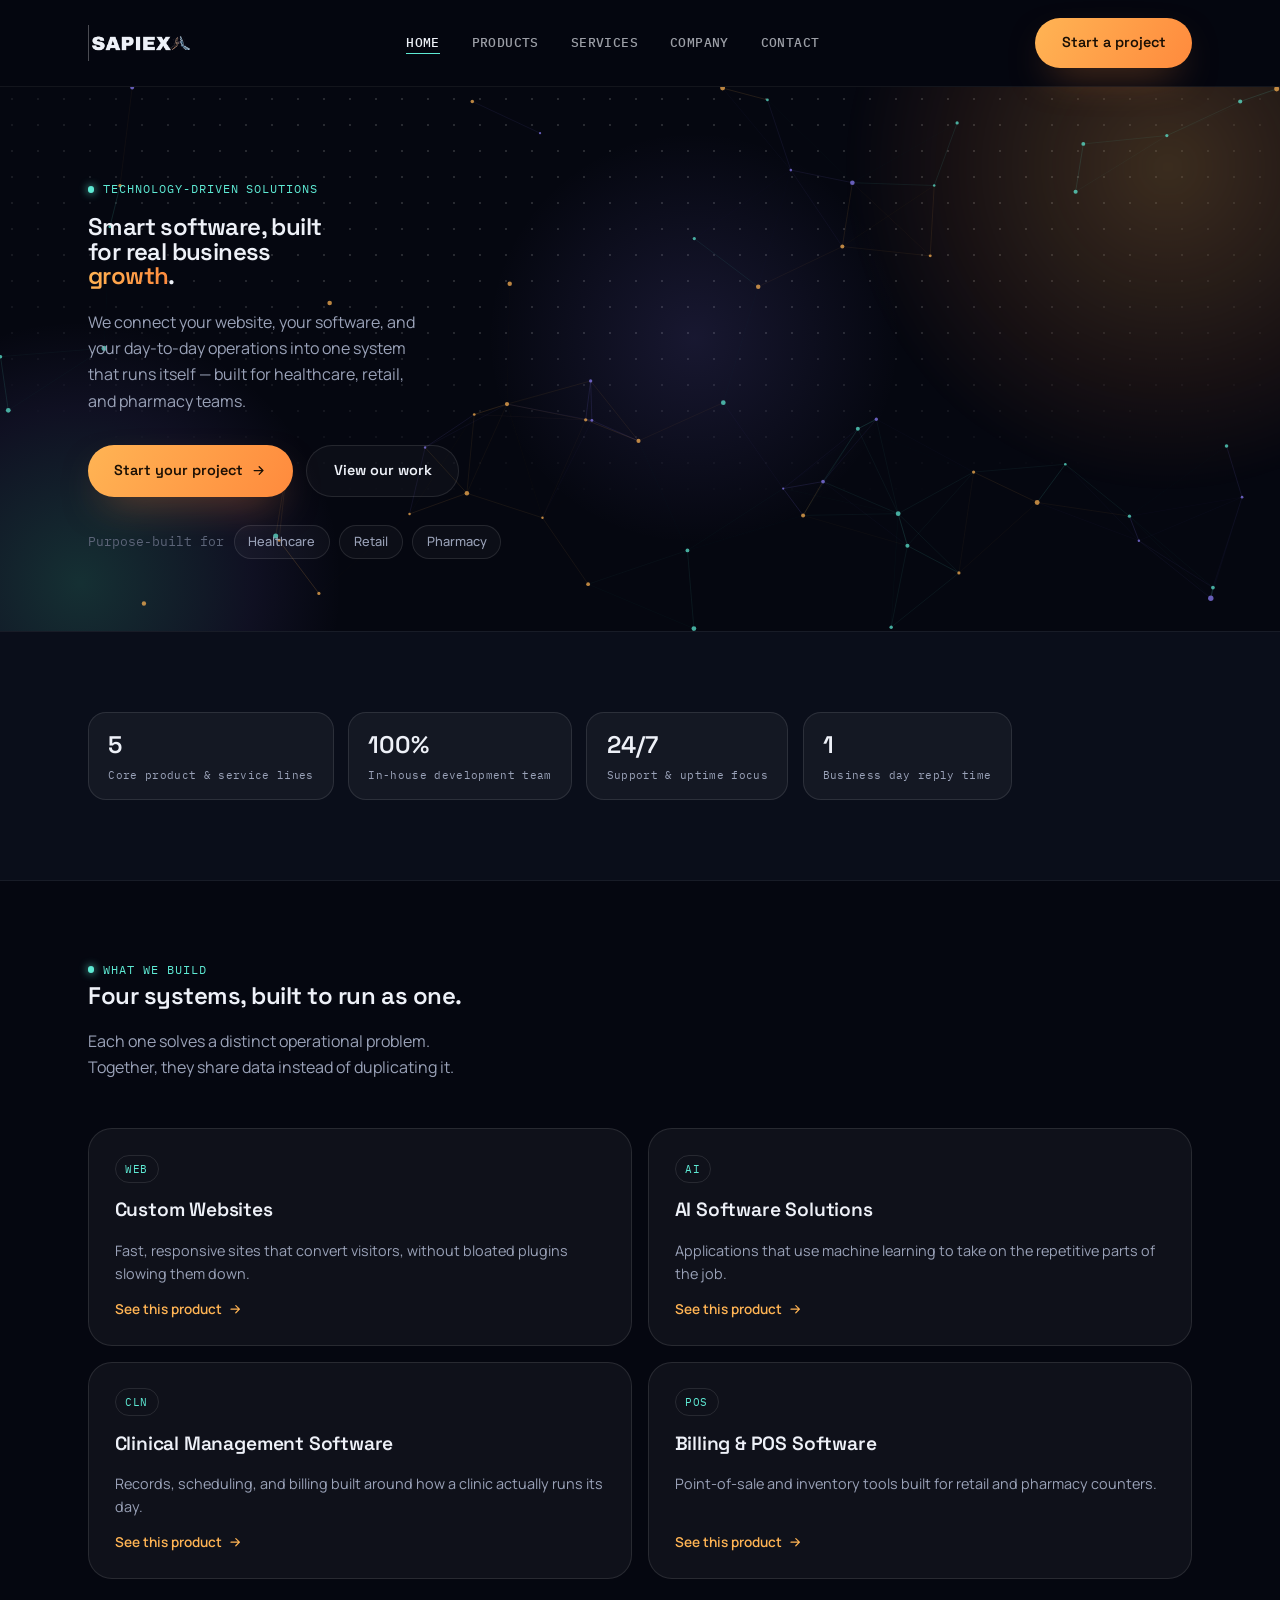
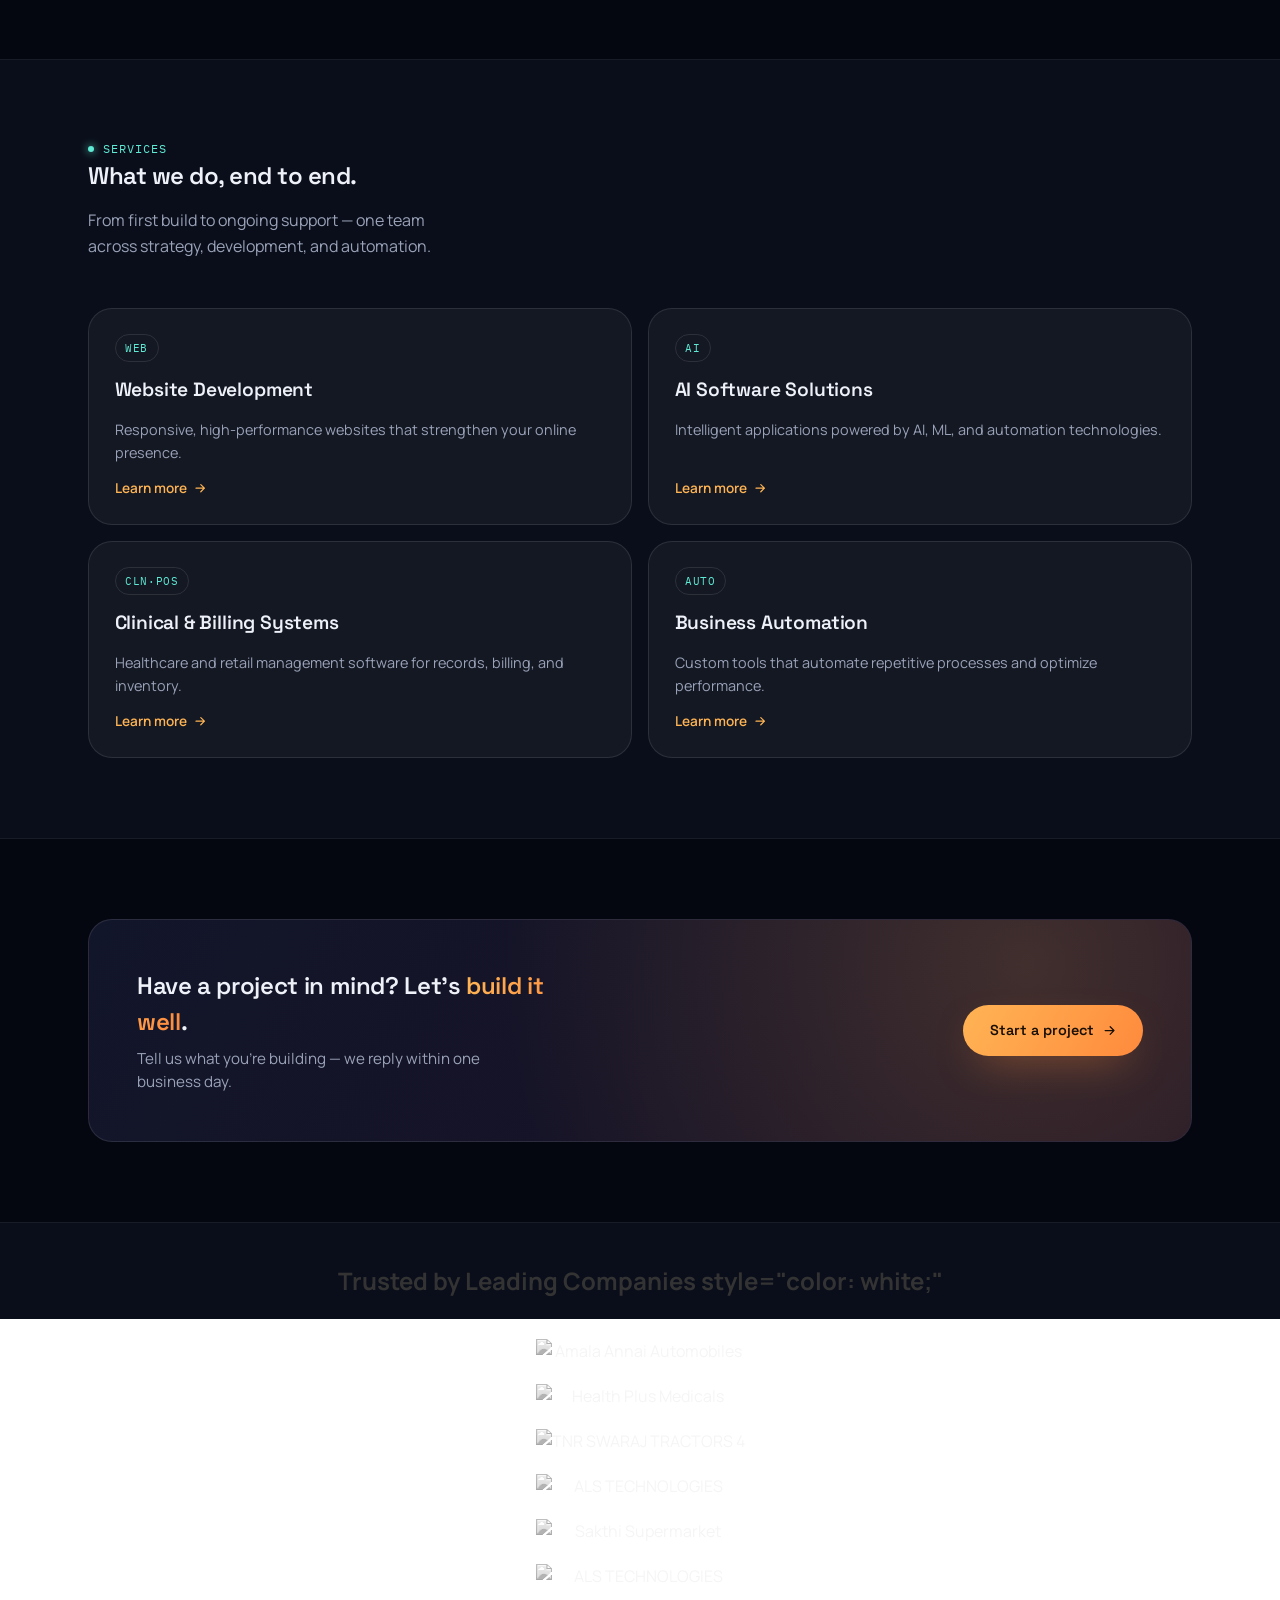
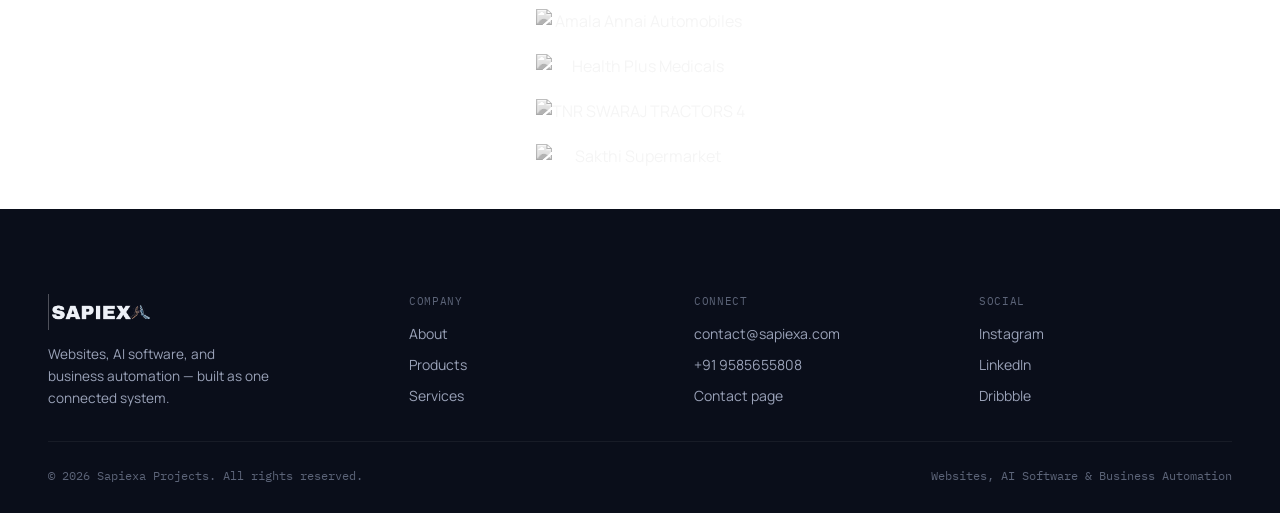
==== index.html @ de808be8 "Replace logo images in footer section Updated footer logos to use new image sources." ====
<!DOCTYPE html>
<html lang="en">
<head>
<meta charset="UTF-8" />
<meta name="viewport" content="width=device-width, initial-scale=1.0" />
<meta name="color-scheme" content="dark" />
<title>Sapiexa Projects — Websites, AI Software &amp; Business Automation</title>
<meta name="description" content="Sapiexa Projects builds websites, AI-powered software, and business automation for healthcare, retail, and pharmacy teams. Tell us about your project." />
<meta name="theme-color" content="#050710" />
<link rel="icon" type="image/png" href="[data-uri]">
<link rel="preconnect" href="https://fonts.googleapis.com">
<link rel="preconnect" href="https://fonts.gstatic.com" crossorigin>
<link href="https://fonts.googleapis.com/css2?family=Space+Grotesk:wght@500;600;700&family=Manrope:wght@400;500;600;700&family=IBM+Plex+Mono:wght@400;500&display=swap" rel="stylesheet">
<link rel="stylesheet" href="style.css">

  <style>
  /* --- Client Logo Slider Styles --- */
  .clients-section {
    text-align: center;
    padding: 40px 0;
  }

  .clients-section h2 {
    font-size: 1.5rem;
    color: #333;
    margin-bottom: 20px;
  }

  /* Slider Container */
  .logo-slider {
    overflow: hidden;
    white-space: nowrap;
    position: relative;
    background: #ffffff;
    padding: 20px 0;
    width: 100%;
  }

  /* Optional: Fade edges for smooth transition */
  .logo-slider::before,
  .logo-slider::after {
    content: "";
    position: absolute;
    top: 0;
    width: 100px;
    height: 100%;
    z-index: 2;
    pointer-events: none;
  }
  .logo-slider::before {
    left: 0;
    background: linear-gradient(to right, #ffffff, transparent);
  }
  .logo-slider::after {
    right: 0;
    background: linear-gradient(to left, #ffffff, transparent);
  }

  /* Inner Track containing logos */
  .logo-track {
    display: inline-block;
    animation: 25s slide infinite linear;
  }

  /* Pause animation on hover */
  .logo-slider:hover .logo-track {
    animation-play-state: paused;
  }

  .logo-track img {
    height: 45px;
    margin: 0 40px;
    vertical-align: middle;
    filter: grayscale(100%); /* Uniform grayscale look */
    opacity: 0.7;
    transition: all 0.3s ease;
  }

  .logo-track img:hover {
    filter: grayscale(0%);
    opacity: 1;
  }

  /* Infinite Keyframe Animation */
  @keyframes slide {
    from {
      transform: translateX(0);
    }
    to {
      transform: translateX(-50%);
    }
  }
</style>
</head>
<body>
<a href="#main" class="sr-only">Skip to content</a>

<header id="navbar">
  <div class="shell nav-row">
    <a href="index.html" class="brand"><span class="logo-mark" role="img" aria-label="Sapiexa"></span></a>
    <nav class="primary-nav" aria-label="Primary">
      <ul>
        <li><a href="index.html" aria-current="page">Home</a></li>
        <li><a href="products.html">Products</a></li>
        <li><a href="services.html">Services</a></li>
        <li><a href="about.html">Company</a></li>
        <li><a href="contact.html">Contact</a></li>
      </ul>
    </nav>
    <div class="nav-right">
      <button class="btn btn-accent nav-cta" data-open-modal="true">Start a project</button>
      <button class="menu-btn" id="menu-open-btn" aria-haspopup="true" aria-expanded="false" aria-controls="mobile-nav">
        <svg viewBox="0 0 24 24" fill="none" stroke="currentColor" stroke-width="2" stroke-linecap="round" aria-hidden="true"><path d="M4 6h16M4 12h16M4 18h16"/></svg>
      </button>
    </div>
  </div>
</header>

<div id="mobile-nav" role="dialog" aria-modal="true" aria-label="Site navigation">
  <div class="mobile-nav-top">
    <span class="logo-mark" role="img" aria-label="Sapiexa"></span>
    <button class="mobile-nav-close" id="menu-close-btn">
      <svg viewBox="0 0 24 24" fill="none" stroke="currentColor" stroke-width="2" stroke-linecap="round" aria-hidden="true"><path d="M4 4l16 16M20 4 4 20"/></svg>
      Close
    </button>
  </div>
  <nav class="mobile-nav-links" aria-label="Full navigation">
    <a href="index.html" aria-current="page">Home</a>
    <a href="products.html">Products</a>
    <a href="services.html">Services</a>
    <a href="about.html">Company</a>
    <a href="https://wa.me/919585655808" target="_blank"
   style="display:inline-block;background:#25D366;color:#fff;padding:12px 18px;border-radius:6px;text-decoration:none;font-weight:bold;">
   Contact us on WhatsApp
    <a href="contact.html">Contact</a>
  </nav>
  <div class="mobile-nav-foot">
    <button class="btn btn-accent btn-block" data-open-modal="true">Start a project</button>
    <a href="mailto:contact@sapiexa.com" style="font-size:.85rem;color:var(--muted);">contact@sapiexa.com</a>
  </div>
</div>

<main id="main">

  <section class="hero">
    <div class="hero-dotgrid"></div><div class="hero-glow"></div><div class="hero-glow-2"></div><div class="hero-glow-3"></div>
    <canvas class="hero-ai-canvas" id="hero-ai" aria-hidden="true"></canvas>
    <div class="shell hero-inner">
      <span class="eyebrow"><span class="eyebrow-dot"></span>Technology-Driven Solutions</span>
      <h1 class="hero-h1">Smart software, built for real business <span class="text-gradient">growth</span>.</h1>
      <p class="hero-sub">We connect your website, your software, and your day-to-day operations into one system that runs itself — built for healthcare, retail, and pharmacy teams.</p>
      <div class="hero-cta-row">
        <button class="btn btn-accent btn-pulse" data-open-modal="true">
          Start your project
          <svg viewBox="0 0 24 24" fill="none" stroke="currentColor" stroke-width="2" stroke-linecap="round" stroke-linejoin="round" aria-hidden="true"><path d="M5 12h14M13 6l6 6-6 6"/></svg>
        </button>
        <a href="products.html" class="btn btn-outline">View our work</a>
      </div>
      <div class="hero-trust">
        <span class="hero-trust-label">Purpose-built for</span>
        <span class="trust-chip">Healthcare</span>
        <span class="trust-chip">Retail</span>
        <span class="trust-chip">Pharmacy</span>
      </div>
    </div>
  </section>

  <section class="section section-alt">
    <div class="shell">
      <div class="stats-row reveal">
        <div class="stat-chip"><span class="stat-num">5</span><span class="stat-label">Core product &amp; service lines</span></div>
        <div class="stat-chip"><span class="stat-num">100%</span><span class="stat-label">In-house development team</span></div>
        <div class="stat-chip"><span class="stat-num">24/7</span><span class="stat-label">Support &amp; uptime focus</span></div>
        <div class="stat-chip"><span class="stat-num">1</span><span class="stat-label">Business day reply time</span></div>
      </div>
    </div>
  </section>

  <section class="section">
    <div class="shell">
      <div class="section-head reveal">
        <span class="eyebrow"><span class="eyebrow-dot"></span>What we build</span>
        <h2 class="section-title">Four systems, built to run as one.</h2>
        <p class="section-sub">Each one solves a distinct operational problem. Together, they share data instead of duplicating it.</p>
      </div>
      <div class="card-grid">
        <a class="card reveal" href="products.html">
          <span class="card-tag">WEB</span>
          <span class="card-title">Custom Websites</span>
          <span class="card-body">Fast, responsive sites that convert visitors, without bloated plugins slowing them down.</span>
          <span class="card-link">See this product <svg viewBox="0 0 24 24" fill="none" stroke="currentColor" stroke-width="2" stroke-linecap="round" stroke-linejoin="round"><path d="M5 12h14M13 6l6 6-6 6"/></svg></span>
        </a>
        <a class="card reveal" href="products.html">
          <span class="card-tag">AI</span>
          <span class="card-title">AI Software Solutions</span>
          <span class="card-body">Applications that use machine learning to take on the repetitive parts of the job.</span>
          <span class="card-link">See this product <svg viewBox="0 0 24 24" fill="none" stroke="currentColor" stroke-width="2" stroke-linecap="round" stroke-linejoin="round"><path d="M5 12h14M13 6l6 6-6 6"/></svg></span>
        </a>
        <a class="card reveal" href="products.html">
          <span class="card-tag">CLN</span>
          <span class="card-title">Clinical Management Software</span>
          <span class="card-body">Records, scheduling, and billing built around how a clinic actually runs its day.</span>
          <span class="card-link">See this product <svg viewBox="0 0 24 24" fill="none" stroke="currentColor" stroke-width="2" stroke-linecap="round" stroke-linejoin="round"><path d="M5 12h14M13 6l6 6-6 6"/></svg></span>
        </a>
        <a class="card reveal" href="products.html">
          <span class="card-tag">POS</span>
          <span class="card-title">Billing &amp; POS Software</span>
          <span class="card-body">Point-of-sale and inventory tools built for retail and pharmacy counters.</span>
          <span class="card-link">See this product <svg viewBox="0 0 24 24" fill="none" stroke="currentColor" stroke-width="2" stroke-linecap="round" stroke-linejoin="round"><path d="M5 12h14M13 6l6 6-6 6"/></svg></span>
        </a>
      </div>
    </div>
  </section>

  <section class="section section-alt">
    <div class="shell">
      <div class="section-head reveal">
        <span class="eyebrow"><span class="eyebrow-dot"></span>Services</span>
        <h2 class="section-title">What we do, end to end.</h2>
        <p class="section-sub">From first build to ongoing support — one team across strategy, development, and automation.</p>
      </div>
      <div class="card-grid">
        <a class="card reveal" href="services.html">
          <span class="card-tag">WEB</span>
          <span class="card-title">Website Development</span>
          <span class="card-body">Responsive, high-performance websites that strengthen your online presence.</span>
          <span class="card-link">Learn more <svg viewBox="0 0 24 24" fill="none" stroke="currentColor" stroke-width="2" stroke-linecap="round" stroke-linejoin="round"><path d="M5 12h14M13 6l6 6-6 6"/></svg></span>
        </a>
        <a class="card reveal" href="services.html">
          <span class="card-tag">AI</span>
          <span class="card-title">AI Software Solutions</span>
          <span class="card-body">Intelligent applications powered by AI, ML, and automation technologies.</span>
          <span class="card-link">Learn more <svg viewBox="0 0 24 24" fill="none" stroke="currentColor" stroke-width="2" stroke-linecap="round" stroke-linejoin="round"><path d="M5 12h14M13 6l6 6-6 6"/></svg></span>
        </a>
        <a class="card reveal" href="services.html">
          <span class="card-tag">CLN·POS</span>
          <span class="card-title">Clinical &amp; Billing Systems</span>
          <span class="card-body">Healthcare and retail management software for records, billing, and inventory.</span>
          <span class="card-link">Learn more <svg viewBox="0 0 24 24" fill="none" stroke="currentColor" stroke-width="2" stroke-linecap="round" stroke-linejoin="round"><path d="M5 12h14M13 6l6 6-6 6"/></svg></span>
        </a>
        <a class="card reveal" href="services.html">
          <span class="card-tag">AUTO</span>
          <span class="card-title">Business Automation</span>
          <span class="card-body">Custom tools that automate repetitive processes and optimize performance.</span>
          <span class="card-link">Learn more <svg viewBox="0 0 24 24" fill="none" stroke="currentColor" stroke-width="2" stroke-linecap="round" stroke-linejoin="round"><path d="M5 12h14M13 6l6 6-6 6"/></svg></span>
        </a>
      </div>
    </div>
  </section>

  <section class="section">
    <div class="shell">
      <div class="cta-banner reveal">
        <div>
          <h2 class="cta-banner-title">Have a project in mind? Let's <span class="text-gradient">build it well</span>.</h2>
          <p class="cta-banner-sub">Tell us what you're building — we reply within one business day.</p>
        </div>
        <div class="cta-banner-action">
          <button class="btn btn-accent btn-pulse" data-open-modal="true">
            Start a project
            <svg viewBox="0 0 24 24" fill="none" stroke="currentColor" stroke-width="2" stroke-linecap="round" stroke-linejoin="round" aria-hidden="true"><path d="M5 12h14M13 6l6 6-6 6"/></svg>
          </button>
        </div>
      </div>
    </div>
  </section>

</main>

  

<footer>
  <section class="clients-section">
  <h2>Trusted by Leading Companies style="color: white;" </h2>
  
  <div class="logo-slider">
    <div class="logo-track">
      <!-- Original Set of Logos -->
      <img src="https://github.com/antonyakshaygi/sapiexa/blob/main/AMALA%20ANNAI%20AUTOMOBILES.png" alt="Amala Annai Automobiles">
      <img src="https://github.com/antonyakshaygi/sapiexa/blob/main/health-plus-logo.png" alt="Health Plus Medicals">
      <img src="https://github.com/antonyakshaygi/sapiexa/blob/main/TNR%20SWARAJ.png" alt="TNR SWARAJ TRACTORS 4">
      <img src="https://github.com/antonyakshaygi/sapiexa/blob/main/ALS%20LOGO.png" alt="ALS TECHNOLOGIES">
      <img src="https://github.com/antonyakshaygi/sapiexa/blob/main/SAKTHI%20SUPERMART.png" alt="Sakthi Supermarket">
      
      <!-- Duplicate Set (Required for seamless infinite looping) -->
   <img src="https://github.com/antonyakshaygi/sapiexa/blob/main/ALS%20LOGO.png" alt="ALS TECHNOLOGIES">
      <img src="https://github.com/antonyakshaygi/sapiexa/blob/main/AMALA%20ANNAI%20AUTOMOBILES.png" alt="Amala Annai Automobiles">
      <img src="https://github.com/antonyakshaygi/sapiexa/blob/main/health-plus-logo.png" alt="Health Plus Medicals">
      <img src="https://github.com/antonyakshaygi/sapiexa/blob/main/TNR%20SWARAJ.png" alt="TNR SWARAJ TRACTORS 4">
      <img src="https://github.com/antonyakshaygi/sapiexa/blob/main/SAKTHI%20SUPERMART.png" alt="Sakthi Supermarket">
    </div>
  </div>
</section>
  
  <div class="shell footer-inner">
    <div class="footer-top">
      <div class="footer-brand-col">
        <span class="logo-mark" role="img" aria-label="Sapiexa"></span>
        <p class="footer-tag">Websites, AI software, and business automation — built as one connected system.</p>
      </div>
      <div class="footer-col">
        <span class="footer-col-title">Company</span>
        <a href="about.html">About</a>
        <a href="products.html">Products</a>
        <a href="services.html">Services</a>
      </div>
      <div class="footer-col">
        <span class="footer-col-title">Connect</span>
        <a href="mailto:contact@sapiexa.com">contact@sapiexa.com</a>
        <a href="tel: +91-9585655808">+91 9585655808</a>
        
        <a href="contact.html">Contact page</a>
      </div>
      <div class="footer-col">
        <span class="footer-col-title">Social</span>
        <a href="#">Instagram</a>
        <a href="#">LinkedIn</a>
        <a href="#">Dribbble</a>
      </div>
    </div>
    <div class="footer-bottom">
      <span>© 2026 Sapiexa Projects. All rights reserved.</span>
      <span>Websites, AI Software &amp; Business Automation</span>
    </div>
  </div>
</footer>

<button id="floating-cta" class="btn btn-accent btn-pulse" data-open-modal="true">
  Start a project
  <svg viewBox="0 0 24 24" fill="none" stroke="currentColor" stroke-width="2" stroke-linecap="round" stroke-linejoin="round" aria-hidden="true"><path d="M5 12h14M13 6l6 6-6 6"/></svg>
</button>

<div id="request-modal" role="dialog" aria-modal="true" aria-label="Start a project">
  <div class="modal-backdrop" id="modal-backdrop"></div>
  <div class="modal-panel">
    <div class="modal-head">
      <div>
        <h2 class="modal-title">Start a project</h2>
        <p class="modal-sub">Tell us a little about what you're building. We reply within one business day.</p>
      </div>
      <button class="modal-close" id="modal-close-btn" aria-label="Close">
        <svg viewBox="0 0 24 24" fill="none" stroke="currentColor" stroke-width="2" stroke-linecap="round" aria-hidden="true"><path d="M4 4l16 16M20 4 4 20"/></svg>
      </button>
    </div>
    <form class="form-grid" id="request-form">
      <input type="hidden" name="access_key" value="9914c2eb-86c7-4523-ac02-fb20e31a6150" />
      <input type="hidden" name="subject" value="New project inquiry — Sapiexa website" />
      <input type="checkbox" name="botcheck" class="sr-only" tabindex="-1" autocomplete="off" />
      <div class="field"><label for="field-name">Name</label><input type="text" id="field-name" name="name" required autocomplete="name" /></div>
      <div class="field-row">
        <div class="field"><label for="field-email">Email</label><input type="email" id="field-email" name="email" required autocomplete="email" /></div>
        <div class="field"><label for="field-phone">Phone number</label><input type="tel" id="field-phone" name="phone" required autocomplete="tel" placeholder="+91 9585655808" /></div>
      </div>
      <div class="field">
        <label for="field-interest">Interested in</label>
        <select id="field-interest" name="interest">
          <option>Website Development</option>
          <option>AI Software Solutions</option>
          <option>Clinical Management Software</option>
          <option>Billing &amp; POS Software</option>
          <option>Business Automation</option>
        </select>
      </div>
      <div class="field">
        <label for="field-contact-mode">Preferred mode of contact</label>
        <select id="field-contact-mode" name="preferred_contact_mode">
          <option>Call</option>
          <option>WhatsApp Message</option>
          <option>Email</option>
        </select>
      </div>
      <div class="field"><label for="field-message">Project details</label><textarea id="field-message" name="message" placeholder="What are you building, and on what timeline?"></textarea></div>
      <button type="submit" class="btn btn-accent form-submit">
        <span class="btn-spinner" aria-hidden="true"></span>
        <span class="btn-label">Send request</span>
      </button>
      <p class="form-error" id="modal-error">Something went wrong sending your message. Please try again, or email us directly at <a href="mailto:mailtosherylignatius@gmail.com">mailtosherylignatius@gmail.com</a>.</p>
    </form>
    <div class="form-success" id="modal-success">
      <svg viewBox="0 0 24 24" fill="none" stroke="currentColor" stroke-width="2" stroke-linecap="round" stroke-linejoin="round"><path d="M5 12h14M13 6l6 6-6 6"/></svg>
      <h3>Message sent successfully!</h3>
      <p>Our team will contact you within a day.</p>
    </div>
  </div>
</div>

<script src="ai-network.js"></script>
<script src="script.js"></script>
</body>
</html>
---- style.css ----
/* ============================= Reset ============================= */
*{ box-sizing:border-box; margin:0; padding:0; }
html{ font-size:16px; scroll-behavior:smooth; -webkit-font-smoothing:antialiased; }
body{ background:#050710; color:#eef1f8; font-family:'Manrope',sans-serif; overflow-x:hidden; line-height:1.5; }
a{ color:inherit; text-decoration:none; }
button{ font:inherit; color:inherit; background:none; border:none; cursor:pointer; }
ul{ list-style:none; }
img{ max-width:100%; display:block; }
.sr-only{ position:absolute; width:1px; height:1px; padding:0; margin:-1px; overflow:hidden; clip:rect(0,0,0,0); white-space:nowrap; border:0; }
:focus-visible{ outline:2px solid #ffb454; outline-offset:3px; border-radius:2px; }
@media (prefers-reduced-motion: reduce){
  *{ animation-duration:.001ms !important; animation-iteration-count:1 !important; transition-duration:.001ms !important; scroll-behavior:auto !important; }
}

/* ============================= Tokens ============================= */
:root{
  --bg:#050710; --bg-soft:#0a0e1a; --bg-alt:#0c1120;
  --panel:rgba(255,255,255,.045); --panel-strong:#0d1120; --line:rgba(255,255,255,.1); --line-soft:rgba(255,255,255,.06);
  --ink:#eef1f8; --muted:#9aa2b8; --muted-2:#5c6478;
  --cyan:#5eead4; --violet:#8b7cf6; --amber:#ffb454; --amber-2:#ff8a3d;
  --radius-lg:1.5rem; --radius-md:1.125rem; --radius-sm:.75rem;
  --display:'Space Grotesk',sans-serif; --mono:'IBM Plex Mono',monospace;
  --logo-img:url("[data-uri]");
  --container:74rem;
}

.shell{ max-width:var(--container); margin-inline:auto; padding-inline:1.25rem; }
@media (min-width:900px){ .shell{ padding-inline:2.5rem; } }

/* ============================= Typography helpers ============================= */
.eyebrow{ display:inline-flex; align-items:center; gap:.55rem; font-family:var(--mono); font-size:.75rem; letter-spacing:.08em; text-transform:uppercase; color:var(--cyan); }
.eyebrow-dot{ width:.4rem; height:.4rem; border-radius:50%; background:var(--cyan); box-shadow:0 0 8px var(--cyan); flex-shrink:0; }
@media (prefers-reduced-motion:no-preference){ .eyebrow-dot{ animation:pulse-dot 2.2s ease-in-out infinite; } }
@keyframes pulse-dot{ 0%,100%{ opacity:1; transform:scale(1);} 50%{ opacity:.4; transform:scale(.7);} }

.section-title{ font-family:var(--display); font-weight:600; letter-spacing:-.02em; line-height:1.08; font-size:clamp(1.7rem,1.3rem+2vw,2.75rem); color:var(--ink); }
.section-sub{ font-size:clamp(.95rem,.9rem+.25vw,1.0625rem); color:var(--muted); max-width:38ch; line-height:1.65; margin-top:.85rem; }
.text-gradient{ background:linear-gradient(100deg,var(--amber),var(--amber-2)); -webkit-background-clip:text; background-clip:text; color:transparent; }

/* ============================= Buttons ============================= */
.btn{
  display:inline-flex; align-items:center; justify-content:center; gap:.5rem;
  border-radius:9999px; font-size:.9rem; font-weight:600; padding:.9rem 1.65rem;
  font-family:var(--display); white-space:nowrap; min-height:2.9rem;
  transition:transform .3s cubic-bezier(.2,.8,.2,1), box-shadow .3s ease, background .25s ease, border-color .25s ease;
}
.btn:hover{ transform:translateY(-2px); }
.btn:active{ transform:translateY(0) scale(.98); }
.btn svg{ width:1.05em; height:1.05em; flex-shrink:0; }
.btn-accent{ background:linear-gradient(120deg,var(--amber),var(--amber-2)); color:#1a0f04; box-shadow:0 1rem 2.5rem -1rem rgba(255,138,61,.55); }
.btn-accent:hover{ box-shadow:0 1.25rem 3rem -1rem rgba(255,138,61,.7); }
.btn-outline{ background:rgba(255,255,255,.03); color:var(--ink); border:1px solid var(--line); }
.btn-outline:hover{ background:rgba(255,255,255,.07); border-color:rgba(255,255,255,.24); }
.btn-block{ width:100%; }

@keyframes cta-pulse{
  0%,100%{ box-shadow:0 1rem 2.5rem -1rem rgba(255,138,61,.55), 0 0 0 0 rgba(255,180,84,.45); }
  50%{ box-shadow:0 1rem 2.5rem -1rem rgba(255,138,61,.7), 0 0 0 .5rem rgba(255,180,84,0); }
}
.btn-pulse{ animation:cta-pulse 2.6s ease-in-out infinite; }
.btn-pulse:hover{ animation-play-state:paused; }

/* ============================= Logo ============================= */
.logo-mark{ display:inline-block; background-image:var(--logo-img); background-repeat:no-repeat; background-position:left center; background-size:contain; width:6.4rem; height:2.27rem; }

/* ============================= Navbar ============================= */
#navbar{
  position:sticky; top:0; z-index:50; background:rgba(5,7,16,.72); backdrop-filter:blur(14px);
  border-bottom:1px solid var(--line-soft);
}
.nav-row{ display:flex; align-items:center; justify-content:space-between; gap:1.5rem; padding:1rem 1.25rem; }
@media (min-width:900px){ .nav-row{ padding:1.1rem 2.5rem; } }
.brand{ display:flex; align-items:center; }
.primary-nav{ display:none; }
@media (min-width:940px){ .primary-nav{ display:flex; } }
.primary-nav ul{ display:flex; gap:2rem; font-size:.8125rem; font-weight:500; font-family:var(--mono); letter-spacing:.03em; text-transform:uppercase; }
.primary-nav a{ opacity:.65; transition:opacity .25s ease; position:relative; padding-bottom:.2rem; }
.primary-nav a:hover{ opacity:1; }
.primary-nav a[aria-current="page"]{ opacity:1; }
.primary-nav a[aria-current="page"]::after{ content:''; position:absolute; left:0; right:0; bottom:0; height:1px; background:var(--cyan); }
.nav-right{ display:flex; align-items:center; gap:.75rem; }
.nav-cta{ display:none; }
@media (min-width:640px){ .nav-cta{ display:inline-flex; } }
.menu-btn{ border:1px solid var(--line); background:rgba(255,255,255,.03); border-radius:.75rem; padding:.65rem .9rem; display:flex; align-items:center; gap:.5rem; }
@media (min-width:940px){ .menu-btn{ display:none; } }
.menu-btn svg{ width:1.1rem; height:1.1rem; }

/* ============================= Mobile nav overlay ============================= */
#mobile-nav{
  position:fixed; inset:0; z-index:90; background:var(--panel-strong); backdrop-filter:blur(18px);
  transform:translateY(-100%); opacity:0; pointer-events:none;
  transition:transform .5s cubic-bezier(.22,1,.36,1), opacity .4s ease;
  display:flex; flex-direction:column;
}
#mobile-nav.open{ transform:translateY(0); opacity:1; pointer-events:auto; }
.mobile-nav-top{ display:flex; align-items:center; justify-content:space-between; padding:1rem 1.25rem; border-bottom:1px solid var(--line-soft); }
.mobile-nav-close{ border:1px solid var(--line); border-radius:.75rem; padding:.6rem .9rem; display:flex; align-items:center; gap:.5rem; font-family:var(--mono); font-size:.7rem; text-transform:uppercase; letter-spacing:.05em; min-height:2.75rem; }
.mobile-nav-close svg{ width:.85rem; height:.85rem; }
.mobile-nav-links{ flex:1; display:flex; flex-direction:column; justify-content:center; gap:.35rem; padding:1.5rem 1.25rem; }
.mobile-nav-links a{ font-family:var(--display); font-size:2.1rem; font-weight:600; color:var(--muted); padding:.5rem 0; transition:color .25s ease; }
.mobile-nav-links a[aria-current="page"], .mobile-nav-links a:hover{ color:var(--ink); }
.mobile-nav-foot{ padding:1.25rem; border-top:1px solid var(--line-soft); display:flex; flex-direction:column; gap:.85rem; }

/* ============================= Hero ============================= */
.hero{ position:relative; padding:3.5rem 0 3.25rem; overflow:hidden; background:var(--bg); }
@media (min-width:900px){ .hero{ padding:5.5rem 0 4.5rem; } }

.hero-bg{ position:absolute; inset:0; z-index:0; pointer-events:none; overflow:hidden; }
.hero-dotgrid{
  position:absolute; inset:-1px; z-index:0;
  background-image:radial-gradient(rgba(255,255,255,.14) 1px, transparent 1px);
  background-size:26px 26px;
  -webkit-mask-image:radial-gradient(ellipse 80% 65% at 50% 20%, #000 40%, transparent 90%);
  mask-image:radial-gradient(ellipse 80% 65% at 50% 20%, #000 40%, transparent 90%);
}
.hero-glow{
  position:absolute; z-index:1; pointer-events:none; border-radius:50%;
  width:42rem; height:42rem; top:-16rem; right:-14rem; filter:blur(6px);
  background:radial-gradient(circle, rgba(255,180,84,.22), rgba(255,138,61,.08) 45%, transparent 68%);
}
.hero-glow-2{
  position:absolute; z-index:1; pointer-events:none; border-radius:50%;
  width:34rem; height:34rem; bottom:-14rem; left:-12rem;
  background:radial-gradient(circle, rgba(94,234,212,.18), rgba(139,124,246,.08) 45%, transparent 68%);
}
.hero-glow-3{
  position:absolute; z-index:1; pointer-events:none; border-radius:50%;
  width:26rem; height:26rem; top:8%; left:38%;
  background:radial-gradient(circle, rgba(139,124,246,.14), transparent 70%);
}
@media (prefers-reduced-motion:no-preference){
  .hero-glow{ animation:drift-a 16s ease-in-out infinite; }
  .hero-glow-2{ animation:drift-b 19s ease-in-out infinite; }
  .hero-glow-3{ animation:drift-c 13s ease-in-out infinite; }
}
@keyframes drift-a{
  0%,100%{ transform:translate(0,0) scale(1); }
  50%{ transform:translate(-1.5rem,1.5rem) scale(1.08); }
}
@keyframes drift-b{
  0%,100%{ transform:translate(0,0) scale(1); }
  50%{ transform:translate(1.75rem,-1.25rem) scale(1.1); }
}
@keyframes drift-c{
  0%,100%{ transform:translate(-50%,0) scale(1); opacity:.8; }
  50%{ transform:translate(-50%,1rem) scale(1.15); opacity:1; }
}
.hero-inner{ position:relative; z-index:1; }
.hero-ai-canvas{ position:absolute; inset:0; z-index:1; pointer-events:none; opacity:.85; }
.hero-h1{ font-family:var(--display); font-weight:600; letter-spacing:-.025em; line-height:1.04; color:var(--ink); font-size:clamp(2.1rem,1.6rem+3vw,3.6rem); max-width:16ch; margin-top:1rem; }
.hero-sub{ margin-top:1.2rem; font-size:clamp(1rem,.95rem+.2vw,1.125rem); color:var(--muted); max-width:34ch; line-height:1.65; }
.hero-cta-row{ display:flex; flex-wrap:wrap; gap:.85rem; margin-top:1.9rem; }
.hero-trust{ display:flex; flex-wrap:wrap; align-items:center; gap:.6rem; margin-top:1.75rem; }
.hero-trust-label{ font-size:.8rem; color:var(--muted-2); font-family:var(--mono); }
.trust-chip{ font-size:.8rem; font-weight:500; border:1px solid var(--line); border-radius:9999px; padding:.4rem .85rem; color:var(--muted); background:rgba(255,255,255,.03); }

/* Compact hero for subpages */
.page-hero{ padding:2.75rem 0 2.25rem; }
@media (min-width:900px){ .page-hero{ padding:3.75rem 0 3rem; } }
.page-hero .hero-h1{ font-size:clamp(1.9rem,1.5rem+2.2vw,3rem); max-width:18ch; }
.page-hero .hero-sub{ max-width:42ch; }

/* ============================= Sections ============================= */
.section{ padding:3.25rem 0; }
@media (min-width:900px){ .section{ padding:5rem 0; } }
.section-head{ display:flex; flex-direction:column; gap:.3rem; margin-bottom:2.25rem; }
@media (min-width:900px){ .section-head{ margin-bottom:3rem; } }
.section-alt{ background:var(--bg-soft); border-top:1px solid var(--line-soft); border-bottom:1px solid var(--line-soft); }

/* ============================= Cards ============================= */
.card-grid{ display:grid; grid-template-columns:1fr; gap:1rem; }
@media (min-width:640px){ .card-grid{ grid-template-columns:repeat(2,1fr); } }
.card{
  position:relative; border-radius:var(--radius-lg); border:1px solid var(--line); background:var(--panel);
  padding:1.6rem; display:flex; flex-direction:column; gap:.85rem; transition:border-color .3s ease, background .3s ease, transform .3s ease;
}
.card:hover{ border-color:rgba(255,255,255,.24); background:rgba(255,255,255,.06); transform:translateY(-3px); }
.card-tag{ align-self:flex-start; font-family:var(--mono); font-size:.68rem; letter-spacing:.06em; padding:.3rem .6rem; border-radius:9999px; border:1px solid var(--line); color:var(--cyan); }
.card-title{ font-family:var(--display); font-size:1.2rem; font-weight:600; letter-spacing:-.01em; color:var(--ink); }
.card-body{ font-size:.9rem; color:var(--muted); line-height:1.6; }
.card-link{ margin-top:auto; display:inline-flex; align-items:center; gap:.4rem; font-size:.85rem; font-weight:600; color:var(--amber); }
.card-link svg{ width:.9rem; height:.9rem; transition:transform .25s ease; }
.card:hover .card-link svg{ transform:translateX(3px); }

/* ============================= Process steps ============================= */
.process-grid{ display:grid; grid-template-columns:1fr; gap:1.25rem; }
@media (min-width:640px){ .process-grid{ grid-template-columns:repeat(2,1fr); } }
@media (min-width:980px){ .process-grid{ grid-template-columns:repeat(4,1fr); } }
.process-item{ display:flex; flex-direction:column; gap:.6rem; padding-top:1.1rem; border-top:1px solid var(--line); }
.process-num{ font-family:var(--mono); font-size:.85rem; color:var(--amber); }
.process-title{ font-family:var(--display); font-size:1.0625rem; font-weight:600; color:var(--ink); }
.process-label{ font-size:.85rem; color:var(--muted); line-height:1.55; }

/* ============================= Stats ============================= */
.stats-row{ display:flex; flex-wrap:wrap; gap:.9rem; }
.stat-chip{ border:1px solid var(--line); border-radius:var(--radius-md); padding:.9rem 1.2rem; background:var(--panel); min-width:9rem; }
.stat-num{ font-family:var(--display); font-size:1.5rem; font-weight:600; color:var(--ink); }
.stat-label{ font-family:var(--mono); font-size:.7rem; letter-spacing:.03em; color:var(--muted); display:block; margin-top:.25rem; }

/* ============================= CTA banner ============================= */
.cta-banner{
  border-radius:var(--radius-lg); background:linear-gradient(120deg,#12162a,#191024);
  border:1px solid var(--line); padding:2.25rem 1.5rem; display:flex; flex-direction:column; gap:1.25rem; position:relative; overflow:hidden;
}
@media (min-width:900px){ .cta-banner{ padding:3rem 3rem; flex-direction:row; align-items:center; justify-content:space-between; gap:2rem; } }
.cta-banner::before{
  content:''; position:absolute; inset:0; pointer-events:none;
  background:radial-gradient(circle at 85% 20%, rgba(255,180,84,.18), transparent 55%);
}
.cta-banner-title{ position:relative; z-index:1; font-family:var(--display); font-size:clamp(1.4rem,1.15rem+1.2vw,2rem); font-weight:600; letter-spacing:-.015em; max-width:26ch; }
.cta-banner-sub{ position:relative; z-index:1; color:var(--muted); margin-top:.5rem; max-width:40ch; font-size:.95rem; }
.cta-banner-action{ position:relative; z-index:1; flex-shrink:0; }

/* ============================= Footer ============================= */
footer{ border-top:1px solid var(--line-soft); background:var(--bg-soft); }
.footer-inner{ padding:2.75rem 0 1.75rem; }
.footer-top{ display:grid; grid-template-columns:1fr; gap:2rem; margin-bottom:2rem; }
@media (min-width:640px){ .footer-top{ grid-template-columns:1.3fr repeat(3,1fr); } }
.footer-brand-col{ display:flex; flex-direction:column; gap:.9rem; }
.footer-tag{ font-size:.85rem; color:var(--muted); max-width:28ch; line-height:1.6; }
.footer-col{ display:flex; flex-direction:column; gap:.65rem; }
.footer-col-title{ font-family:var(--mono); font-size:.68rem; text-transform:uppercase; letter-spacing:.06em; color:var(--muted-2); margin-bottom:.15rem; }
.footer-col a{ font-size:.875rem; color:var(--muted); transition:color .25s ease; }
.footer-col a:hover{ color:var(--ink); }
.footer-bottom{ display:flex; flex-direction:column; gap:.85rem; padding-top:1.5rem; border-top:1px solid var(--line-soft); font-size:.78rem; color:var(--muted-2); font-family:var(--mono); }
@media (min-width:640px){ .footer-bottom{ flex-direction:row; align-items:center; justify-content:space-between; } }

/* ============================= Floating CTA ============================= */
#floating-cta{
  position:fixed; right:1.1rem; bottom:1.1rem; z-index:45;
  opacity:0; transform:translateY(14px) scale(.95); pointer-events:none;
  transition:opacity .4s ease, transform .4s cubic-bezier(.2,.8,.2,1);
}
#floating-cta.show{ opacity:1; transform:translateY(0) scale(1); pointer-events:auto; }
@media (min-width:640px){ #floating-cta{ right:1.75rem; bottom:1.75rem; } }

/* ============================= Scroll reveal ============================= */
.reveal{ opacity:0; transform:translateY(18px); transition:opacity .7s cubic-bezier(.16,1,.3,1), transform .7s cubic-bezier(.16,1,.3,1); }
.reveal.in{ opacity:1; transform:translateY(0); }

/* ============================= Contact modal ============================= */
#request-modal{ position:fixed; inset:0; z-index:110; display:flex; align-items:center; justify-content:center; padding:1.25rem; opacity:0; pointer-events:none; transition:opacity .4s ease; }
#request-modal.open{ opacity:1; pointer-events:auto; }
.modal-backdrop{ position:absolute; inset:0; background:rgba(3,4,9,.72); backdrop-filter:blur(6px); }
.modal-panel{
  position:relative; z-index:1; width:100%; max-width:30rem; max-height:88dvh; overflow-y:auto; overscroll-behavior:contain;
  -webkit-overflow-scrolling:touch; touch-action:pan-y;
  background:#0d1120; border:1px solid var(--line); border-radius:var(--radius-lg); padding:2rem; color:var(--ink);
  transform:translateY(20px) scale(.97); transition:transform .5s cubic-bezier(.22,1,.36,1);
}
#request-modal.open .modal-panel{ transform:translateY(0) scale(1); }
.modal-head{ display:flex; align-items:flex-start; justify-content:space-between; gap:1rem; margin-bottom:1.5rem; }
.modal-title{ font-family:var(--display); font-size:1.3rem; font-weight:600; }
.modal-sub{ font-size:.85rem; color:var(--muted); margin-top:.35rem; }
.modal-close{ flex-shrink:0; width:2.5rem; height:2.5rem; border-radius:50%; border:1px solid var(--line); display:flex; align-items:center; justify-content:center; transition:background .25s ease, transform .3s ease; }
.modal-close:hover{ background:rgba(255,255,255,.08); transform:rotate(90deg); }
.modal-close svg{ width:.95rem; height:.95rem; }
.form-grid{ display:flex; flex-direction:column; gap:.9rem; }
.field-row{ display:grid; grid-template-columns:1fr; gap:.9rem; }
@media (min-width:480px){ .field-row{ grid-template-columns:1fr 1fr; } }
.field{ display:flex; flex-direction:column; gap:.4rem; }
.field label{ font-size:.78rem; font-weight:500; color:var(--muted); }
.field input, .field textarea, .field select{
  border:1px solid var(--line); border-radius:.75rem; padding:.8rem .9rem; font-family:inherit; font-size:.95rem;
  background:rgba(255,255,255,.03); color:var(--ink); transition:border-color .25s ease, background .25s ease; min-height:2.9rem;
}
.field select option{ background:#0d1120; color:var(--ink); }
.field input:focus, .field textarea:focus, .field select:focus{ border-color:var(--cyan); background:rgba(255,255,255,.06); outline:none; }
.field textarea{ resize:vertical; min-height:6rem; }
.form-submit{ margin-top:.4rem; width:100%; height:3.1rem; position:relative; }
.btn-spinner{ display:none; width:1rem; height:1rem; border-radius:50%; border:2px solid rgba(26,15,4,.35); border-top-color:#1a0f04; animation:spin .7s linear infinite; }
.form-submit.is-loading .btn-spinner{ display:inline-block; }
.form-submit:disabled{ opacity:.7; cursor:not-allowed; transform:none !important; }
@keyframes spin{ to{ transform:rotate(360deg); } }
.form-error{ display:none; font-size:.8rem; line-height:1.5; color:#ff9a8a; text-align:center; margin-top:-.2rem; }
.form-error.show{ display:block; }
.form-error a{ text-decoration:underline; }
.form-success{ display:none; flex-direction:column; align-items:center; gap:.75rem; text-align:center; padding:1.5rem 0; }
.form-success.show{ display:flex; }
.form-success svg{ width:2.4rem; height:2.4rem; color:var(--cyan); }
.form-success h3{ font-family:var(--display); font-size:1.2rem; font-weight:600; }
.form-success p{ font-size:.85rem; color:var(--muted); max-width:26ch; }

/* ============================= Contact page (full, not modal) ============================= */
.contact-layout{ display:grid; grid-template-columns:1fr; gap:2rem; }
@media (min-width:900px){ .contact-layout{ grid-template-columns:1fr 1.15fr; gap:3rem; align-items:start; } }
.contact-info-card{ display:flex; flex-direction:column; gap:1.5rem; }
.contact-info-item{ display:flex; gap:.9rem; align-items:flex-start; }
.contact-info-icon{ width:2.75rem; height:2.75rem; border-radius:.9rem; background:var(--panel); border:1px solid var(--line); display:flex; align-items:center; justify-content:center; flex-shrink:0; color:var(--cyan); }
.contact-info-icon svg{ width:1.2rem; height:1.2rem; }
.contact-info-label{ font-family:var(--mono); font-size:.7rem; text-transform:uppercase; letter-spacing:.05em; color:var(--muted-2); }
.contact-info-value{ font-size:.95rem; color:var(--ink); margin-top:.15rem; }
.contact-info-value a:hover{ color:var(--amber); }
.contact-form-panel{ border:1px solid var(--line); background:var(--panel); border-radius:var(--radius-lg); padding:1.75rem; }
@media (min-width:640px){ .contact-form-panel{ padding:2.25rem; } }

/* ============================= Utilities ============================= */
.mt-tight{ margin-top:.5rem; }
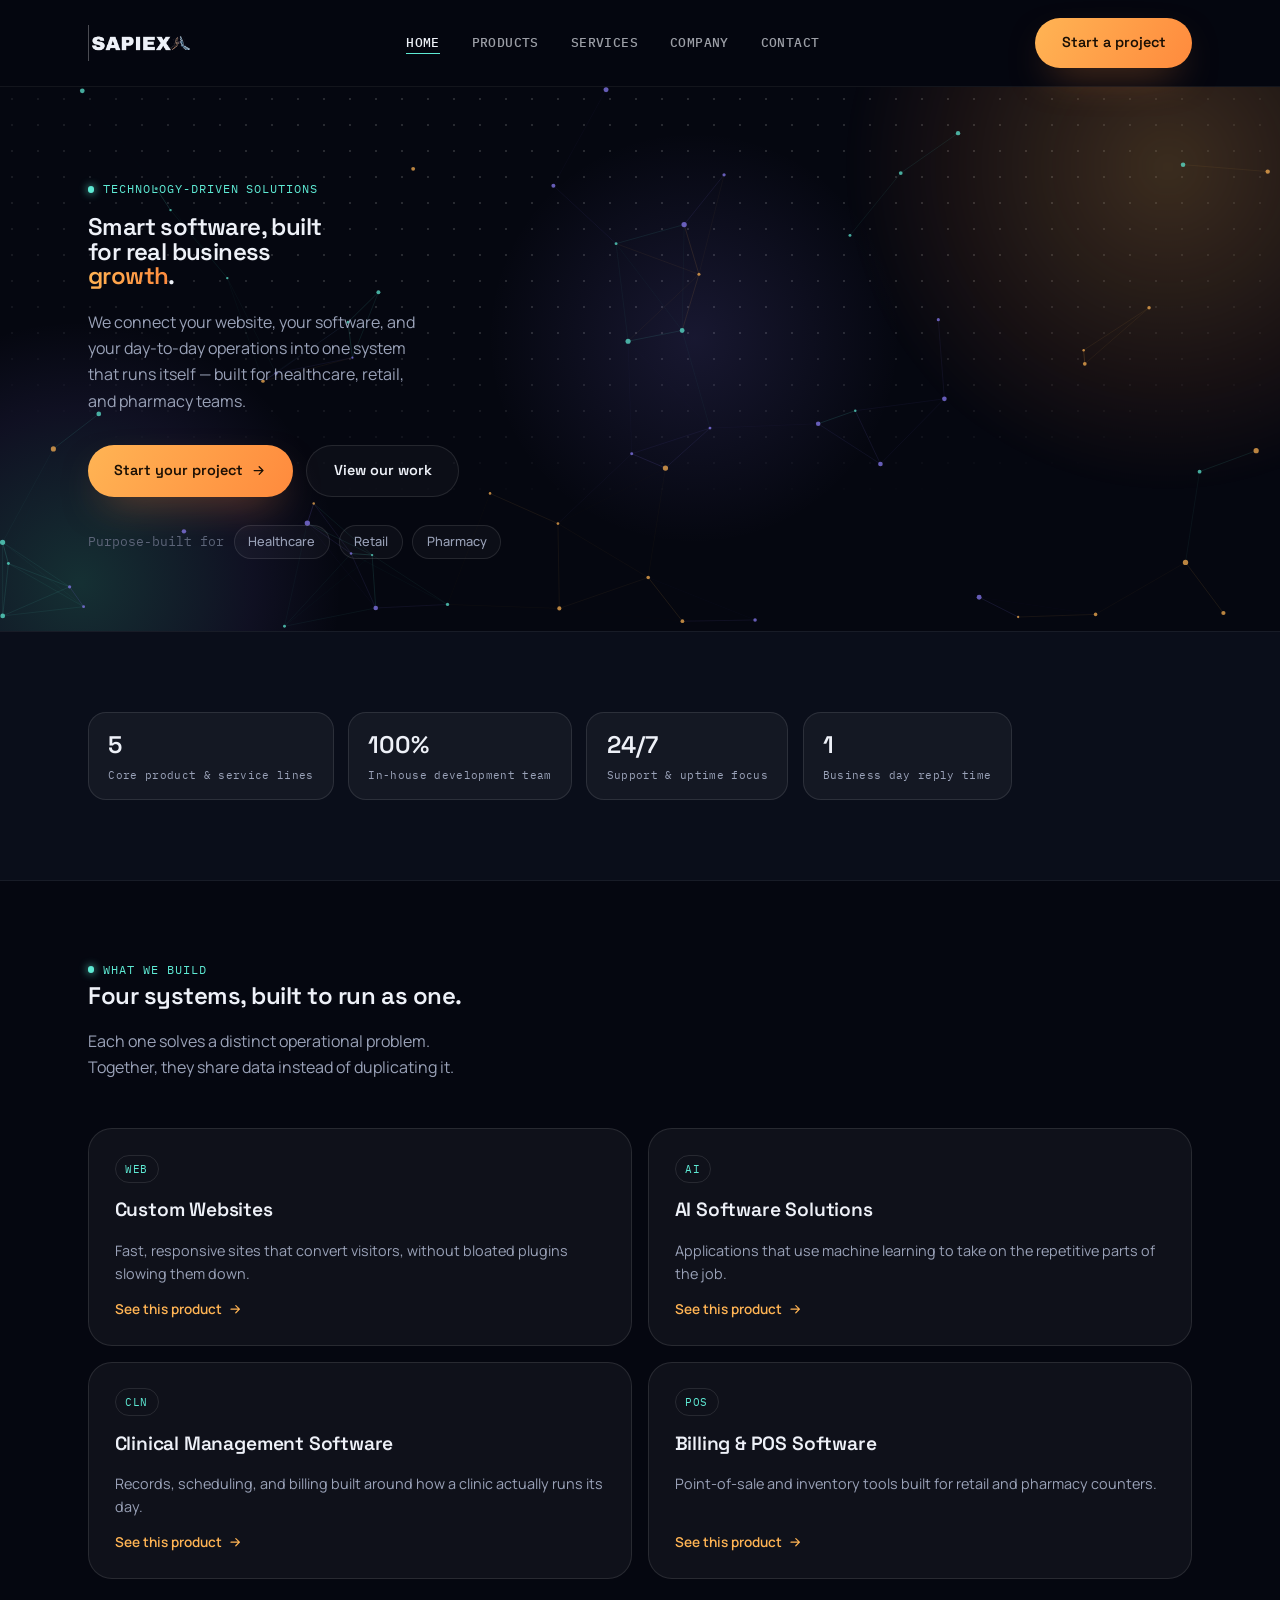
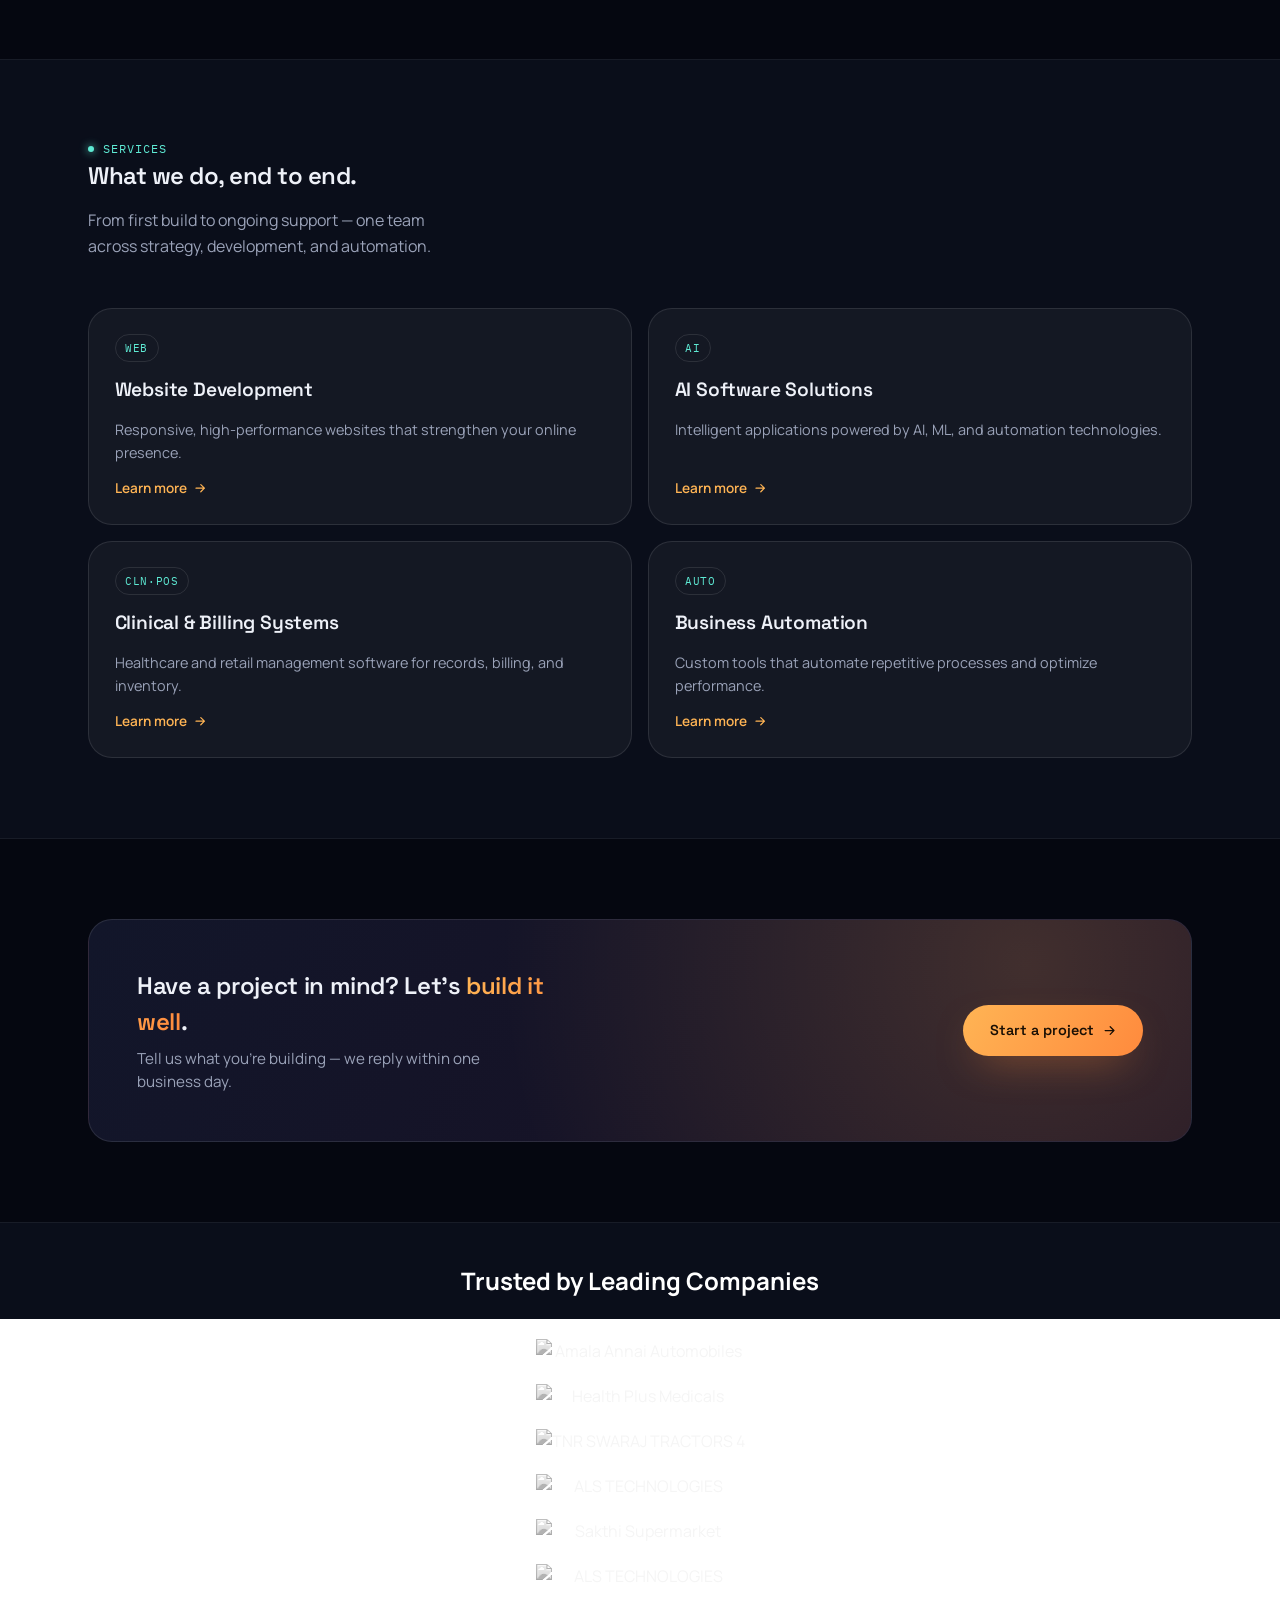
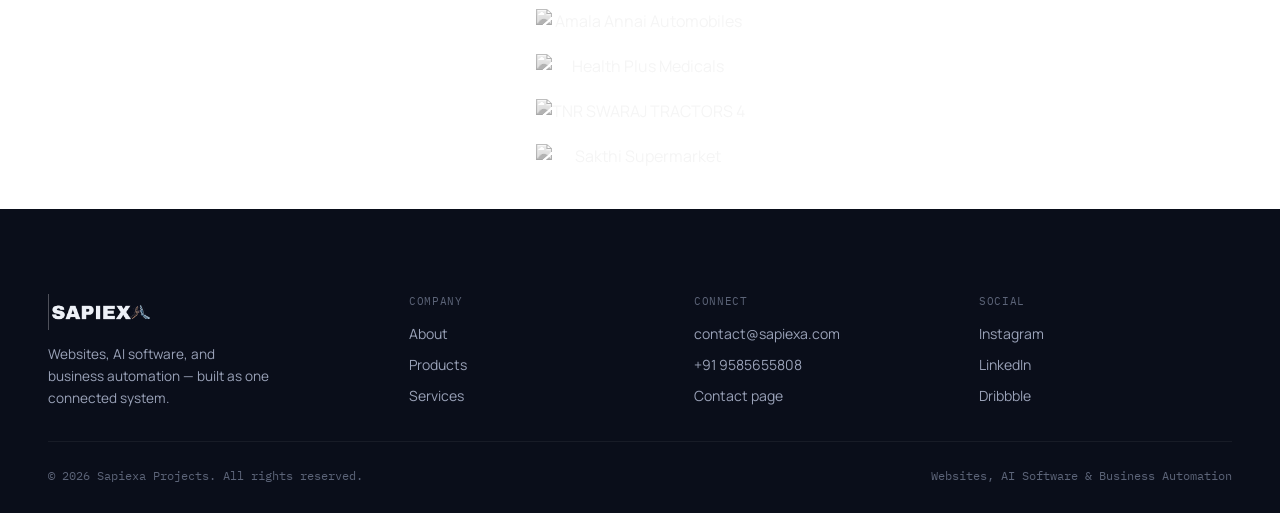
==== commit 29721790: "Fix footer heading style in index.html" ====
--- a/index.html
+++ b/index.html
@@ -271,7 +271,7 @@
 
 <footer>
   <section class="clients-section">
-  <h2>Trusted by Leading Companies style="color: white;" </h2>
+  <h2 style="color: white;">Trusted by Leading Companies</h2>
   
   <div class="logo-slider">
     <div class="logo-track">
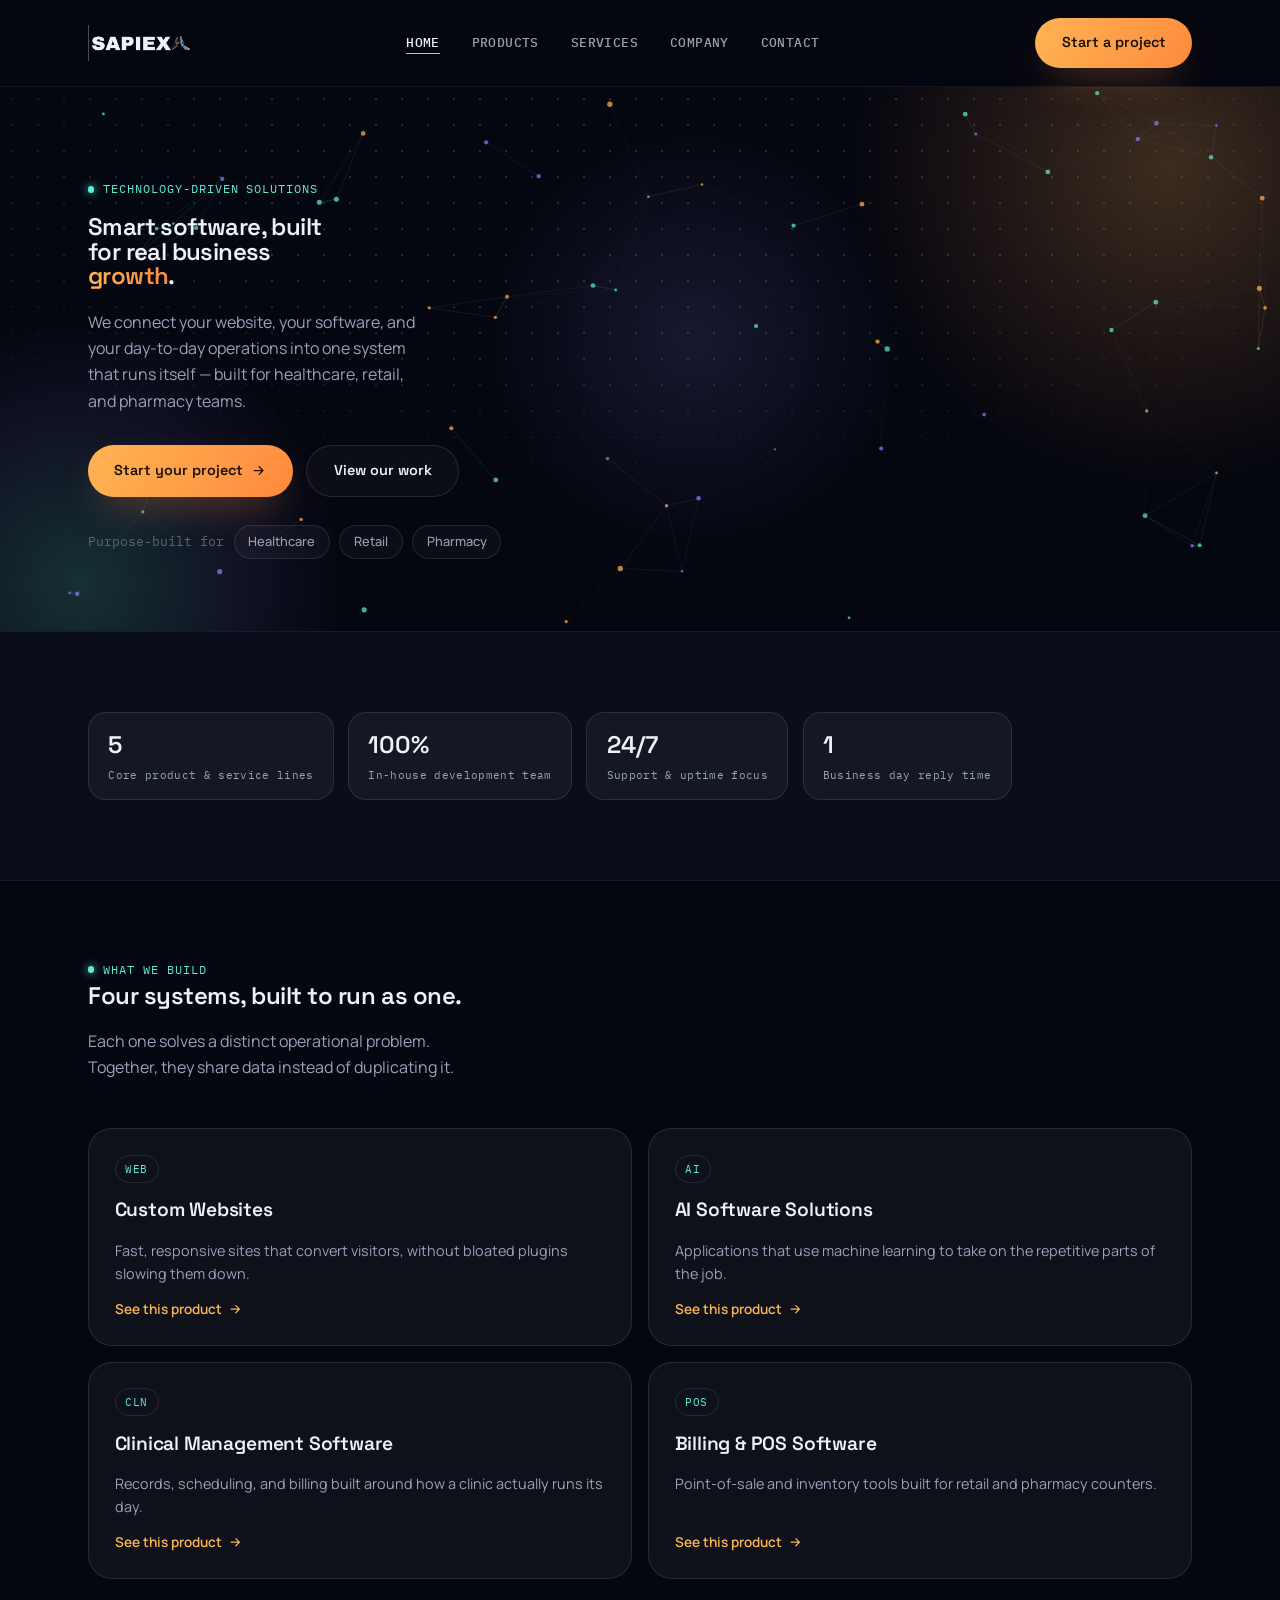
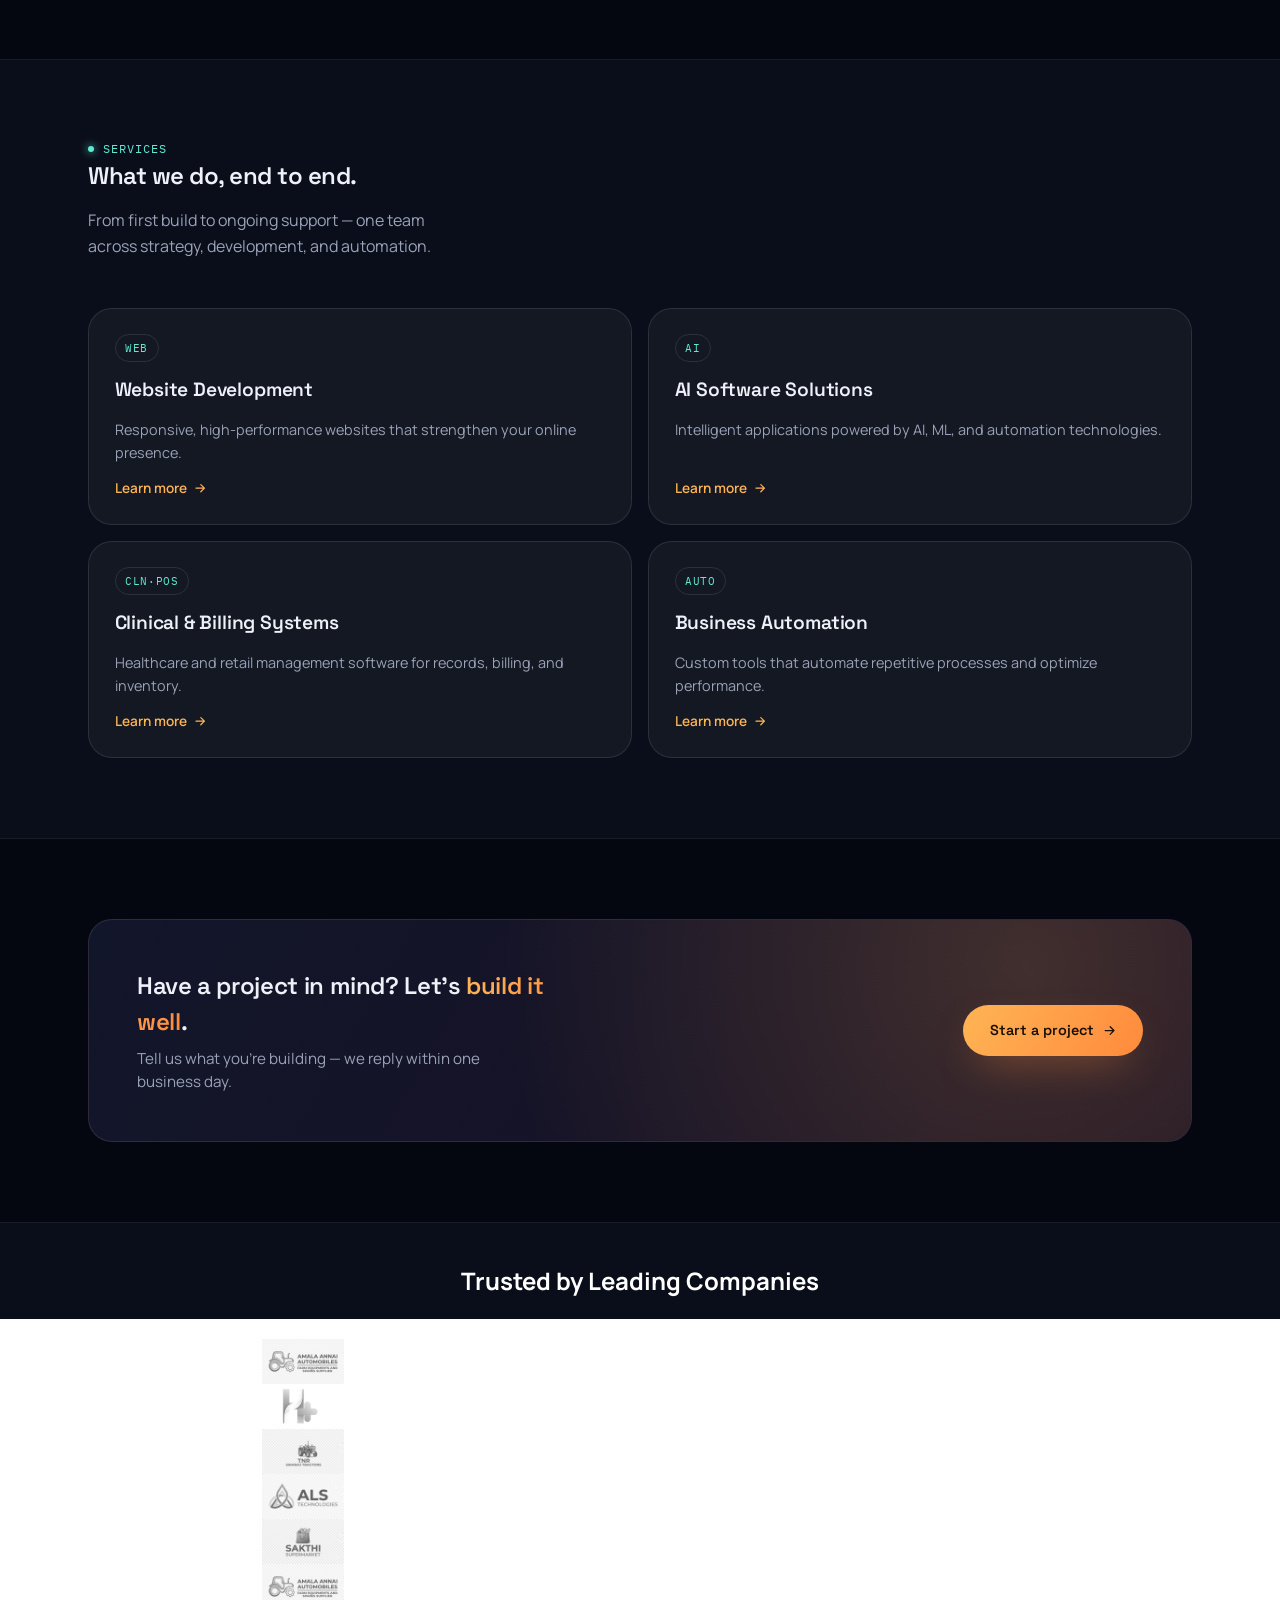
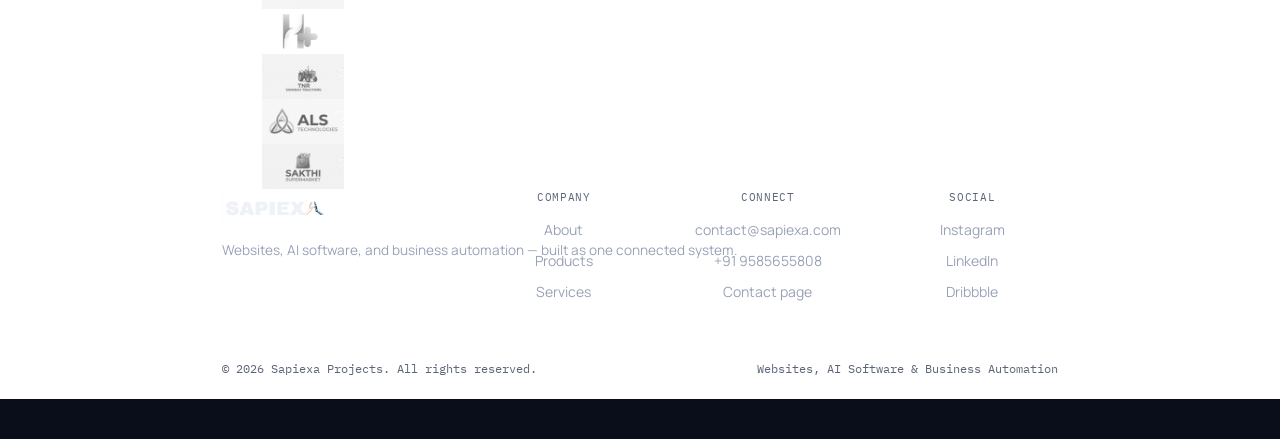
==== commit f7ec7d0b: "Replace image URLs with local file paths" ====
--- a/index.html
+++ b/index.html
@@ -276,18 +276,18 @@
   <div class="logo-slider">
     <div class="logo-track">
       <!-- Original Set of Logos -->
-      <img src="https://github.com/antonyakshaygi/sapiexa/blob/main/AMALA%20ANNAI%20AUTOMOBILES.png" alt="Amala Annai Automobiles">
-      <img src="https://github.com/antonyakshaygi/sapiexa/blob/main/health-plus-logo.png" alt="Health Plus Medicals">
-      <img src="https://github.com/antonyakshaygi/sapiexa/blob/main/TNR%20SWARAJ.png" alt="TNR SWARAJ TRACTORS 4">
-      <img src="https://github.com/antonyakshaygi/sapiexa/blob/main/ALS%20LOGO.png" alt="ALS TECHNOLOGIES">
-      <img src="https://github.com/antonyakshaygi/sapiexa/blob/main/SAKTHI%20SUPERMART.png" alt="Sakthi Supermarket">
+      <img src="AMALA ANNAI AUTOMOBILES.png" alt="Amala Annai Automobiles">
+      <img src="health-plus-logo.png" alt="Health Plus Medicals">
+      <img src="TNR SWARAJ.png" alt="TNR SWARAJ TRACTORS 4">
+      <img src="ALS LOGO.png" alt="ALS TECHNOLOGIES">
+      <img src="SAKTHI SUPERMART.png" alt="Sakthi Supermarket">
       
       <!-- Duplicate Set (Required for seamless infinite looping) -->
-   <img src="https://github.com/antonyakshaygi/sapiexa/blob/main/ALS%20LOGO.png" alt="ALS TECHNOLOGIES">
-      <img src="https://github.com/antonyakshaygi/sapiexa/blob/main/AMALA%20ANNAI%20AUTOMOBILES.png" alt="Amala Annai Automobiles">
-      <img src="https://github.com/antonyakshaygi/sapiexa/blob/main/health-plus-logo.png" alt="Health Plus Medicals">
-      <img src="https://github.com/antonyakshaygi/sapiexa/blob/main/TNR%20SWARAJ.png" alt="TNR SWARAJ TRACTORS 4">
-      <img src="https://github.com/antonyakshaygi/sapiexa/blob/main/SAKTHI%20SUPERMART.png" alt="Sakthi Supermarket">
+      <img src="AMALA ANNAI AUTOMOBILES.png" alt="Amala Annai Automobiles">
+      <img src="health-plus-logo.png" alt="Health Plus Medicals">
+      <img src="TNR SWARAJ.png" alt="TNR SWARAJ TRACTORS 4">
+      <img src="ALS LOGO.png" alt="ALS TECHNOLOGIES">
+      <img src="SAKTHI SUPERMART.png" alt="Sakthi Supermarket
     </div>
   </div>
 </section>
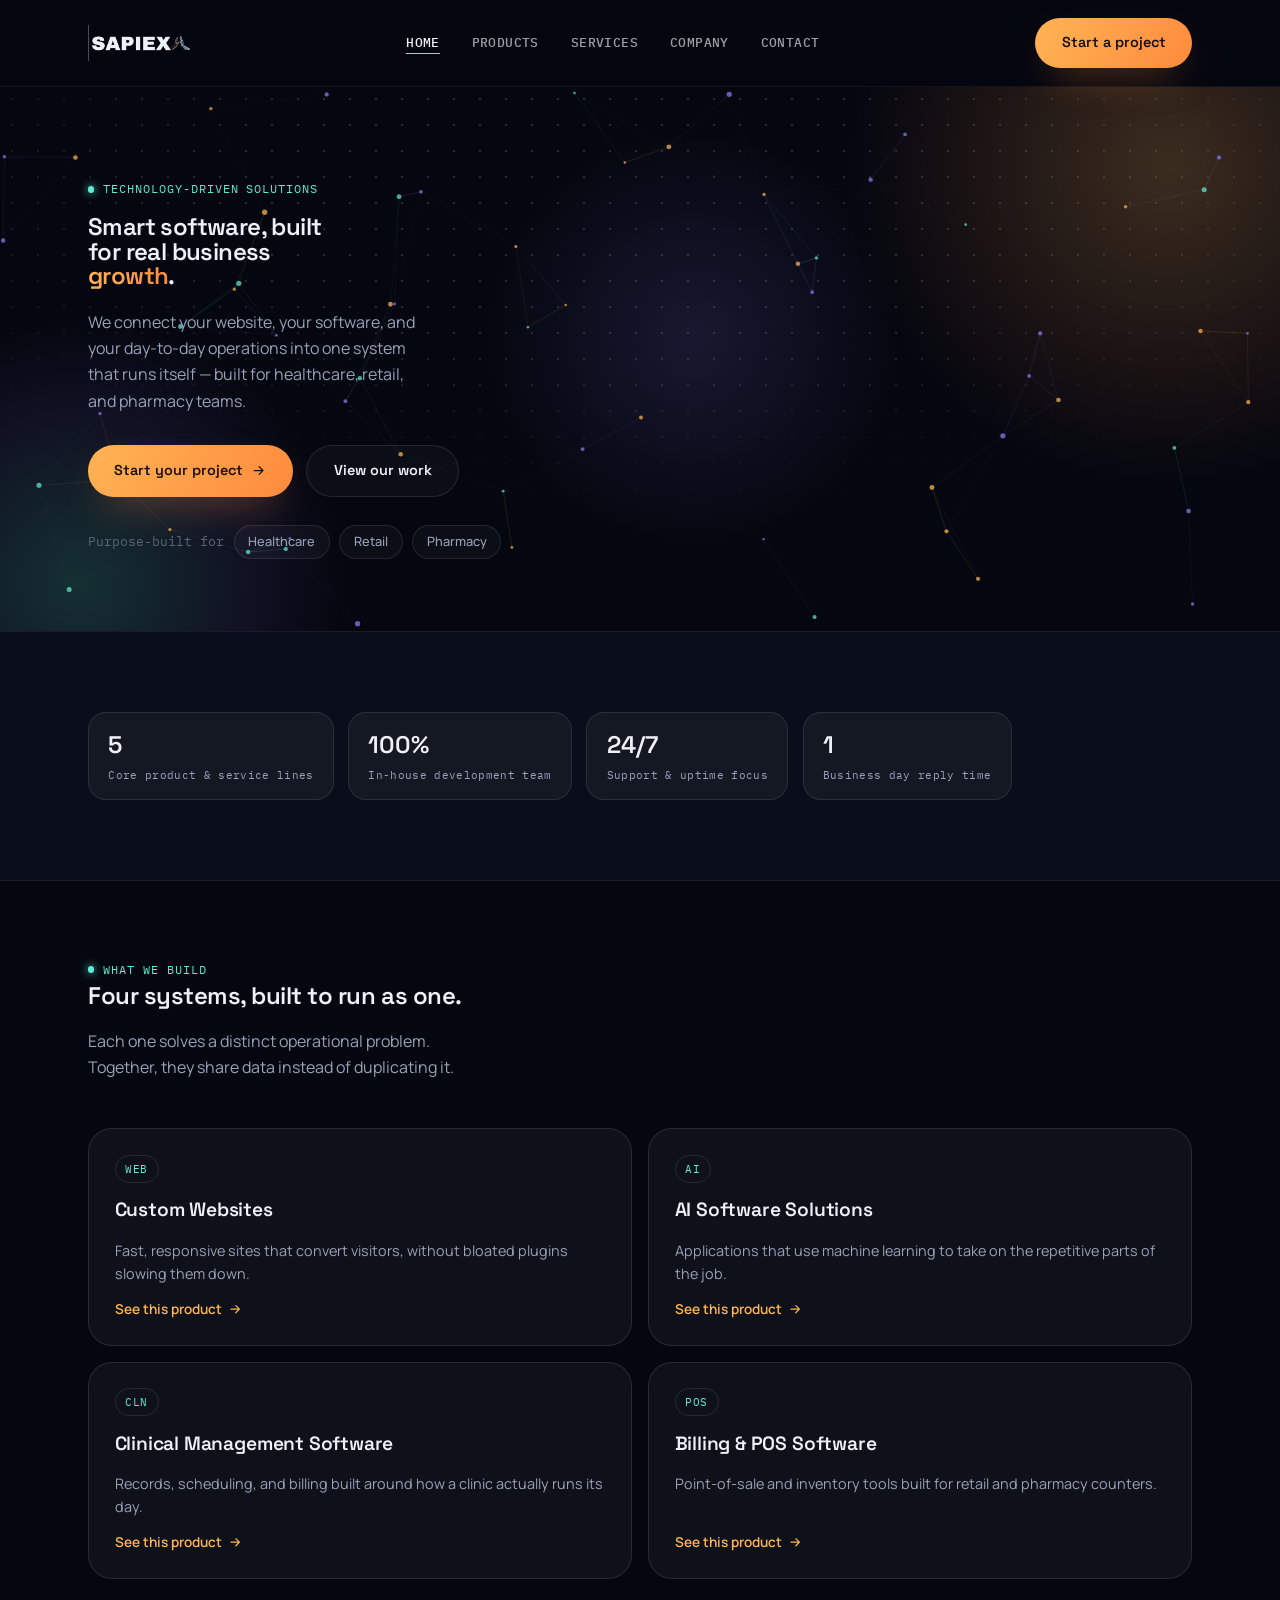
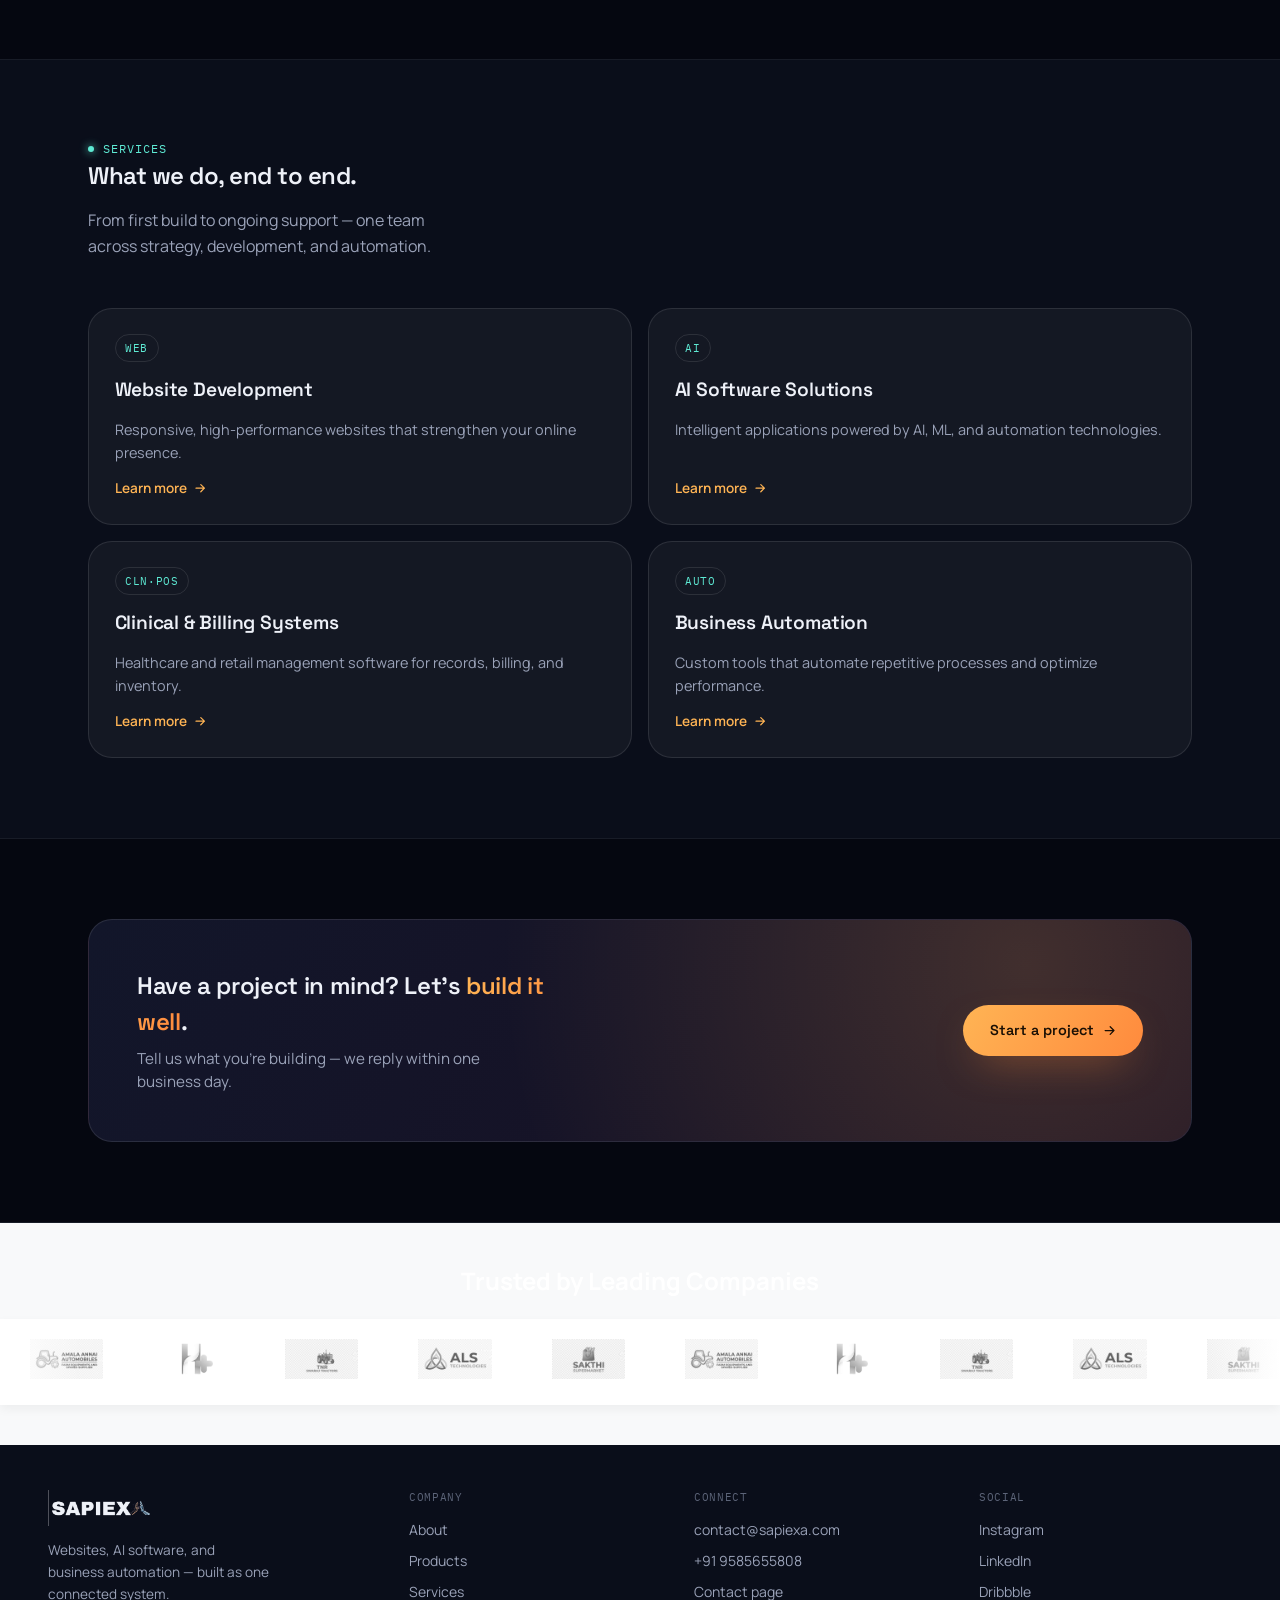
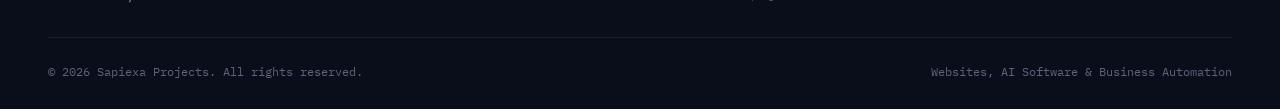
==== commit 8c371237: "Refactor logo slider to use ticker structure" ====
--- a/index.html
+++ b/index.html
@@ -13,11 +13,11 @@
 <link href="https://fonts.googleapis.com/css2?family=Space+Grotesk:wght@500;600;700&family=Manrope:wght@400;500;600;700&family=IBM+Plex+Mono:wght@400;500&display=swap" rel="stylesheet">
 <link rel="stylesheet" href="style.css">
 
-  <style>
-  /* --- Client Logo Slider Styles --- */
+<style>
   .clients-section {
     text-align: center;
     padding: 40px 0;
+    background: #f8f9fa;
   }
 
   .clients-section h2 {
@@ -26,67 +26,78 @@
     margin-bottom: 20px;
   }
 
-  /* Slider Container */
-  .logo-slider {
+  /* Slider container wrapping the ticker */
+  .logo-ticker {
     overflow: hidden;
-    white-space: nowrap;
     position: relative;
     background: #ffffff;
     padding: 20px 0;
     width: 100%;
-  }
-
-  /* Optional: Fade edges for smooth transition */
-  .logo-slider::before,
-  .logo-slider::after {
+    white-space: nowrap;
+    box-shadow: 0 4px 10px rgba(0, 0, 0, 0.05);
+  }
+
+  /* Fade edges for smooth appearance */
+  .logo-ticker::before,
+  .logo-ticker::after {
     content: "";
     position: absolute;
     top: 0;
-    width: 100px;
+    width: 80px;
     height: 100%;
     z-index: 2;
     pointer-events: none;
   }
-  .logo-slider::before {
+  .logo-ticker::before {
     left: 0;
     background: linear-gradient(to right, #ffffff, transparent);
   }
-  .logo-slider::after {
+  .logo-ticker::after {
     right: 0;
     background: linear-gradient(to left, #ffffff, transparent);
   }
 
-  /* Inner Track containing logos */
-  .logo-track {
-    display: inline-block;
-    animation: 25s slide infinite linear;
-  }
-
-  /* Pause animation on hover */
-  .logo-slider:hover .logo-track {
+  /* The moving track */
+  .ticker-track {
+    display: inline-flex;
+    align-items: center;
+    animation: scrollTicker 20s linear infinite;
+  }
+
+  /* Pause on hover */
+  .logo-ticker:hover .ticker-track {
     animation-play-state: paused;
   }
 
-  .logo-track img {
-    height: 45px;
-    margin: 0 40px;
-    vertical-align: middle;
-    filter: grayscale(100%); /* Uniform grayscale look */
+  /* Individual logo items aligned in a single line */
+  .ticker-item {
+    display: inline-flex;
+    align-items: center;
+    justify-content: center;
+    margin: 0 30px;
+    flex-shrink: 0;
+  }
+
+  .ticker-item img {
+    height: 40px; /* Adjust height to shrink/fit nicely */
+    width: auto;
+    object-fit: contain;
+    filter: grayscale(100%);
     opacity: 0.7;
     transition: all 0.3s ease;
   }
 
-  .logo-track img:hover {
+  .ticker-item img:hover {
     filter: grayscale(0%);
     opacity: 1;
   }
 
-  /* Infinite Keyframe Animation */
-  @keyframes slide {
-    from {
+  /* Animation moving items from right to left */
+  @keyframes scrollTicker {
+    0% {
       transform: translateX(0);
     }
-    to {
+    100% {
       transform: translateX(-50%);
     }
   }
@@ -273,21 +284,21 @@
   <section class="clients-section">
   <h2 style="color: white;">Trusted by Leading Companies</h2>
   
-  <div class="logo-slider">
-    <div class="logo-track">
+ <div class="logo-ticker">
+    <div class="ticker-track">
       <!-- Original Set of Logos -->
-      <img src="AMALA ANNAI AUTOMOBILES.png" alt="Amala Annai Automobiles">
-      <img src="health-plus-logo.png" alt="Health Plus Medicals">
-      <img src="TNR SWARAJ.png" alt="TNR SWARAJ TRACTORS 4">
-      <img src="ALS LOGO.png" alt="ALS TECHNOLOGIES">
-      <img src="SAKTHI SUPERMART.png" alt="Sakthi Supermarket">
+     <div class="ticker-item"> <img src="AMALA ANNAI AUTOMOBILES.png" alt="Amala Annai Automobiles"></div>
+     <div class="ticker-item"> <img src="health-plus-logo.png" alt="Health Plus Medicals"></div>
+     <div class="ticker-item"> <img src="TNR SWARAJ.png" alt="TNR SWARAJ TRACTORS 4"></div>
+      <div class="ticker-item"> <img src="ALS LOGO.png" alt="ALS TECHNOLOGIES"></div>
+     <div class="ticker-item"> <img src="SAKTHI SUPERMART.png" alt="Sakthi Supermarket"></div>
       
       <!-- Duplicate Set (Required for seamless infinite looping) -->
-      <img src="AMALA ANNAI AUTOMOBILES.png" alt="Amala Annai Automobiles">
-      <img src="health-plus-logo.png" alt="Health Plus Medicals">
-      <img src="TNR SWARAJ.png" alt="TNR SWARAJ TRACTORS 4">
-      <img src="ALS LOGO.png" alt="ALS TECHNOLOGIES">
-      <img src="SAKTHI SUPERMART.png" alt="Sakthi Supermarket
+       <div class="ticker-item"> <img src="AMALA ANNAI AUTOMOBILES.png" alt="Amala Annai Automobiles"></div>
+     <div class="ticker-item"> <img src="health-plus-logo.png" alt="Health Plus Medicals"></div>
+     <div class="ticker-item"> <img src="TNR SWARAJ.png" alt="TNR SWARAJ TRACTORS 4"></div>
+      <div class="ticker-item"> <img src="ALS LOGO.png" alt="ALS TECHNOLOGIES"></div>
+     <div class="ticker-item"> <img src="SAKTHI SUPERMART.png" alt="Sakthi Supermarket"></div>
     </div>
   </div>
 </section>
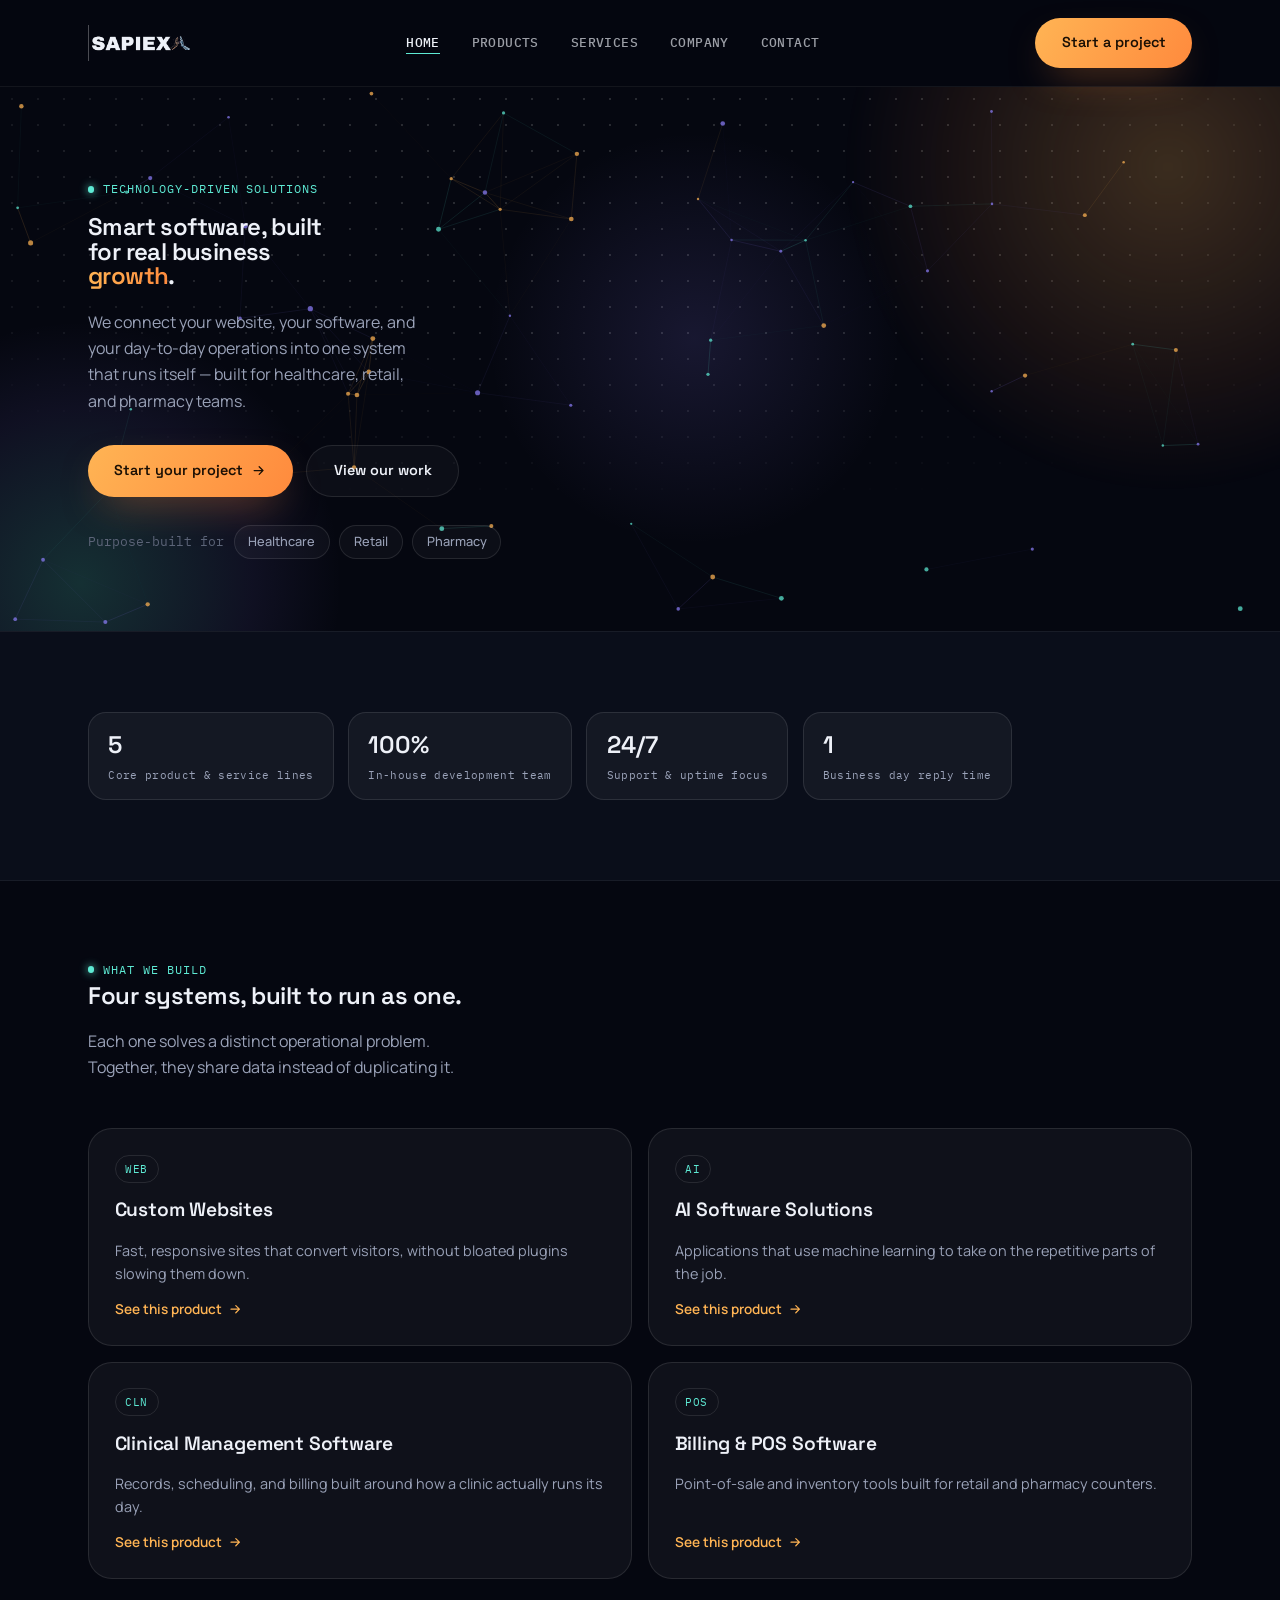
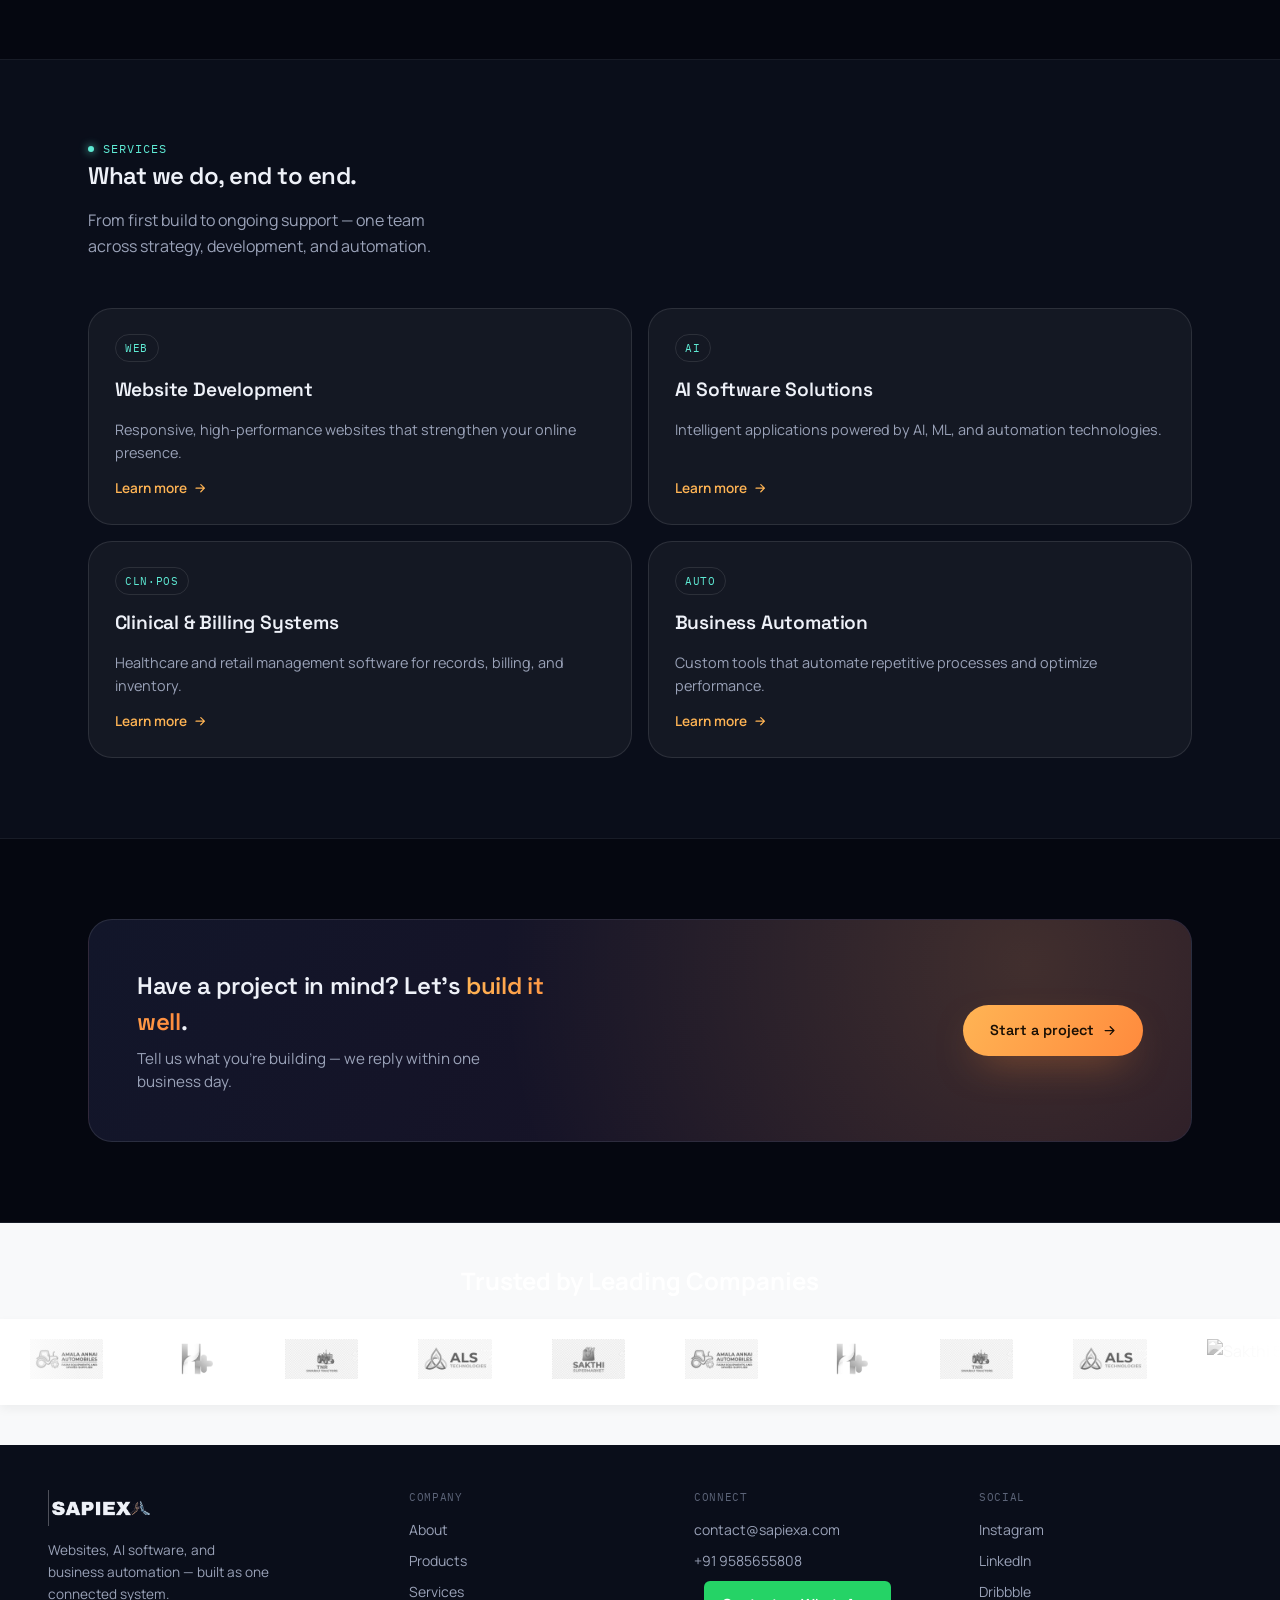
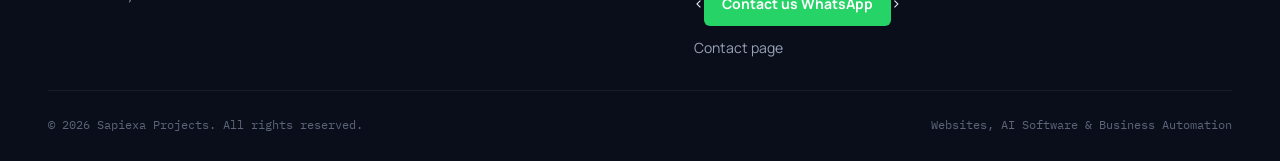
==== commit af5755f4: "Update WhatsApp contact link and image source" ====
--- a/index.html
+++ b/index.html
@@ -140,9 +140,6 @@
     <a href="products.html">Products</a>
     <a href="services.html">Services</a>
     <a href="about.html">Company</a>
-    <a href="https://wa.me/919585655808" target="_blank"
-   style="display:inline-block;background:#25D366;color:#fff;padding:12px 18px;border-radius:6px;text-decoration:none;font-weight:bold;">
-   Contact us on WhatsApp
     <a href="contact.html">Contact</a>
   </nav>
   <div class="mobile-nav-foot">
@@ -298,7 +295,7 @@
      <div class="ticker-item"> <img src="health-plus-logo.png" alt="Health Plus Medicals"></div>
      <div class="ticker-item"> <img src="TNR SWARAJ.png" alt="TNR SWARAJ TRACTORS 4"></div>
       <div class="ticker-item"> <img src="ALS LOGO.png" alt="ALS TECHNOLOGIES"></div>
-     <div class="ticker-item"> <img src="SAKTHI SUPERMART.png" alt="Sakthi Supermarket"></div>
+     <div class="ticker-item"> <img src="SAKTHI SUPERMART1.png" alt="Sakthi Supermarket"></div>
     </div>
   </div>
 </section>
@@ -319,7 +316,10 @@
         <span class="footer-col-title">Connect</span>
         <a href="mailto:contact@sapiexa.com">contact@sapiexa.com</a>
         <a href="tel: +91-9585655808">+91 9585655808</a>
-        
+        <span class="nav-menu-side-value"><<a href="https://wa.me/919585655808" target="_blank"
+   style="display:inline-block;background:#25D366;color:#fff;padding:12px 18px;border-radius:6px;text-decoration:none;font-weight:bold;">
+   Contact us WhatsApp
+</a>></span>
         <a href="contact.html">Contact page</a>
       </div>
       <div class="footer-col">
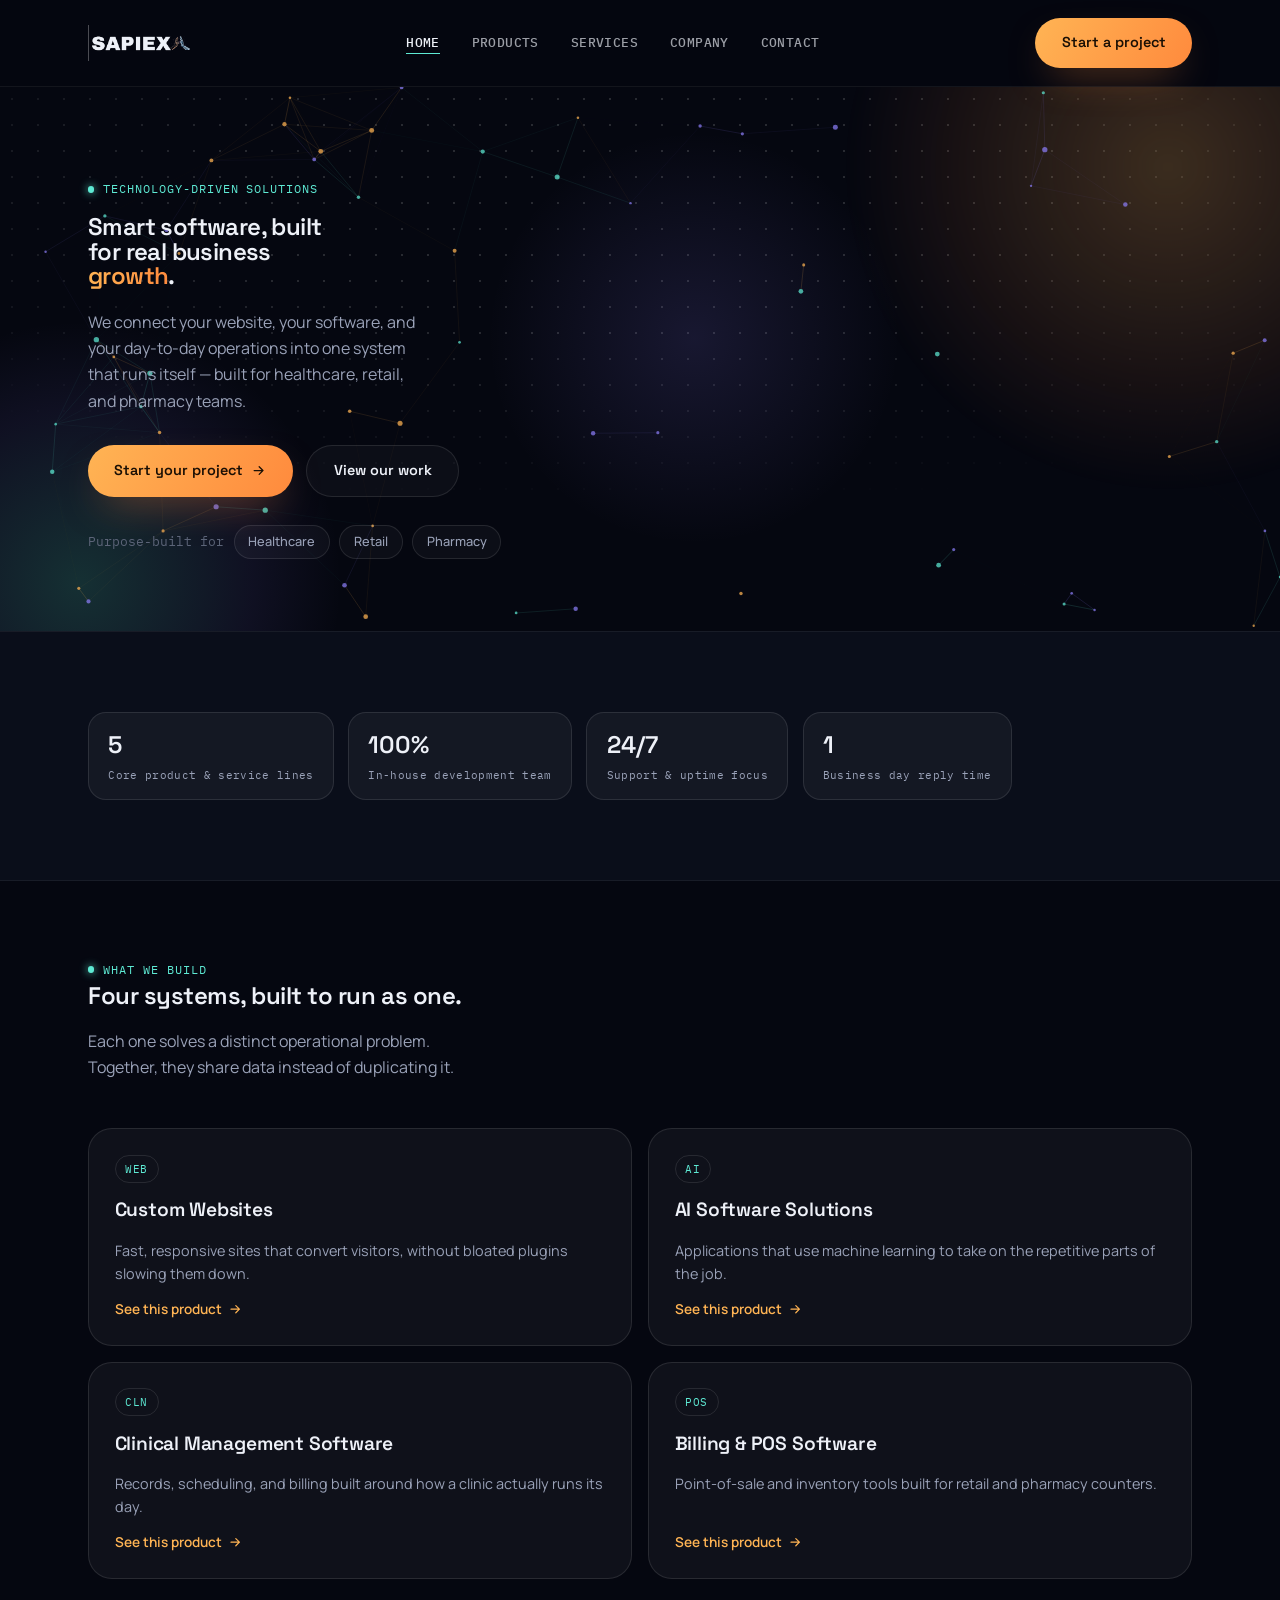
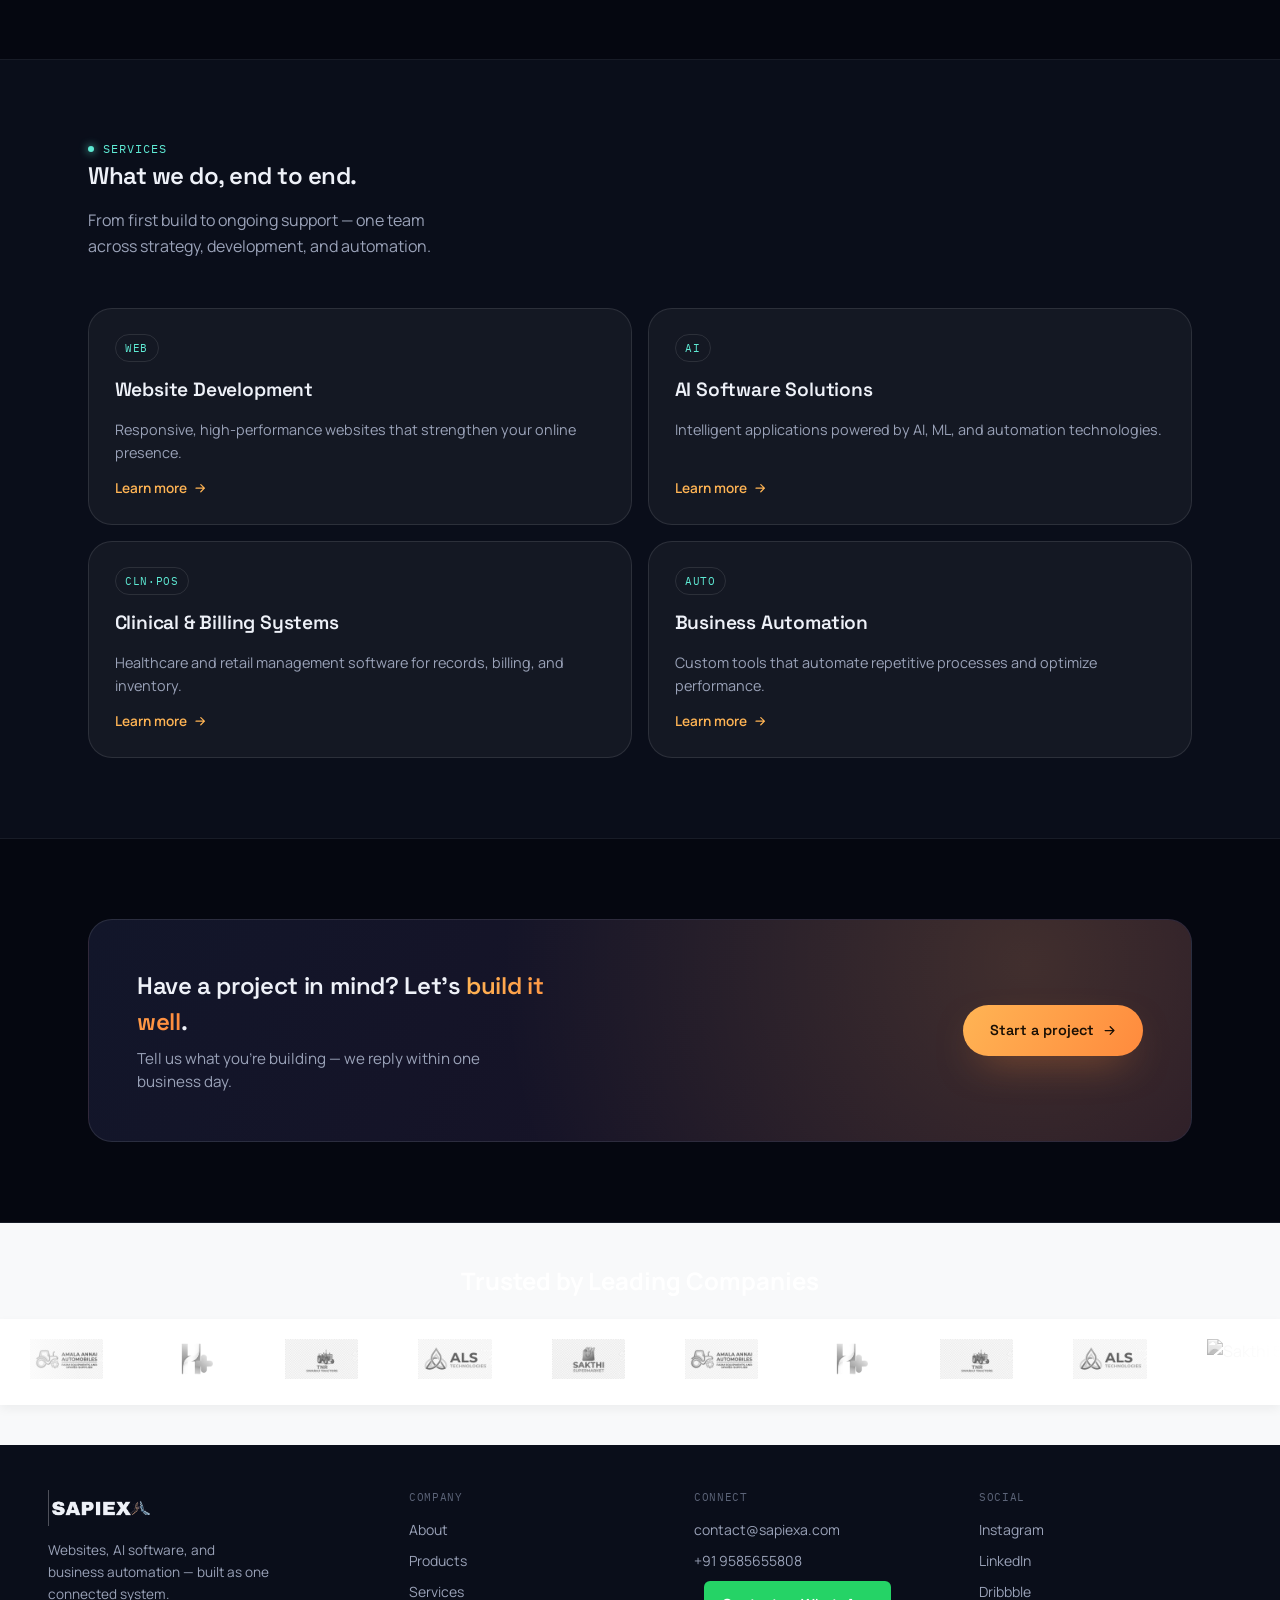
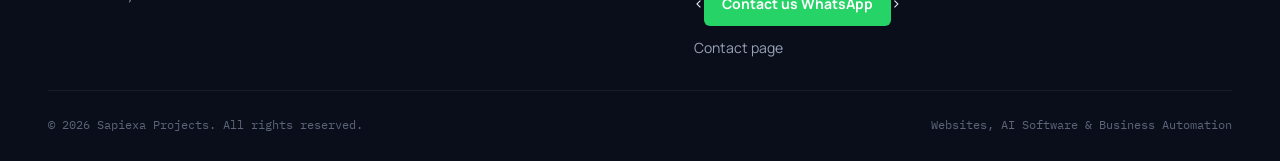
==== commit 287227cd: "Update alt text for Sakthi Supermarket image" ====
--- a/index.html
+++ b/index.html
@@ -295,7 +295,7 @@
      <div class="ticker-item"> <img src="health-plus-logo.png" alt="Health Plus Medicals"></div>
      <div class="ticker-item"> <img src="TNR SWARAJ.png" alt="TNR SWARAJ TRACTORS 4"></div>
       <div class="ticker-item"> <img src="ALS LOGO.png" alt="ALS TECHNOLOGIES"></div>
-     <div class="ticker-item"> <img src="SAKTHI SUPERMART1.png" alt="Sakthi Supermarket"></div>
+     <div class="ticker-item"> <img src="SAKTHI SUPERMART1.png" alt="Sakthi Supermarket123"></div>
     </div>
   </div>
 </section>
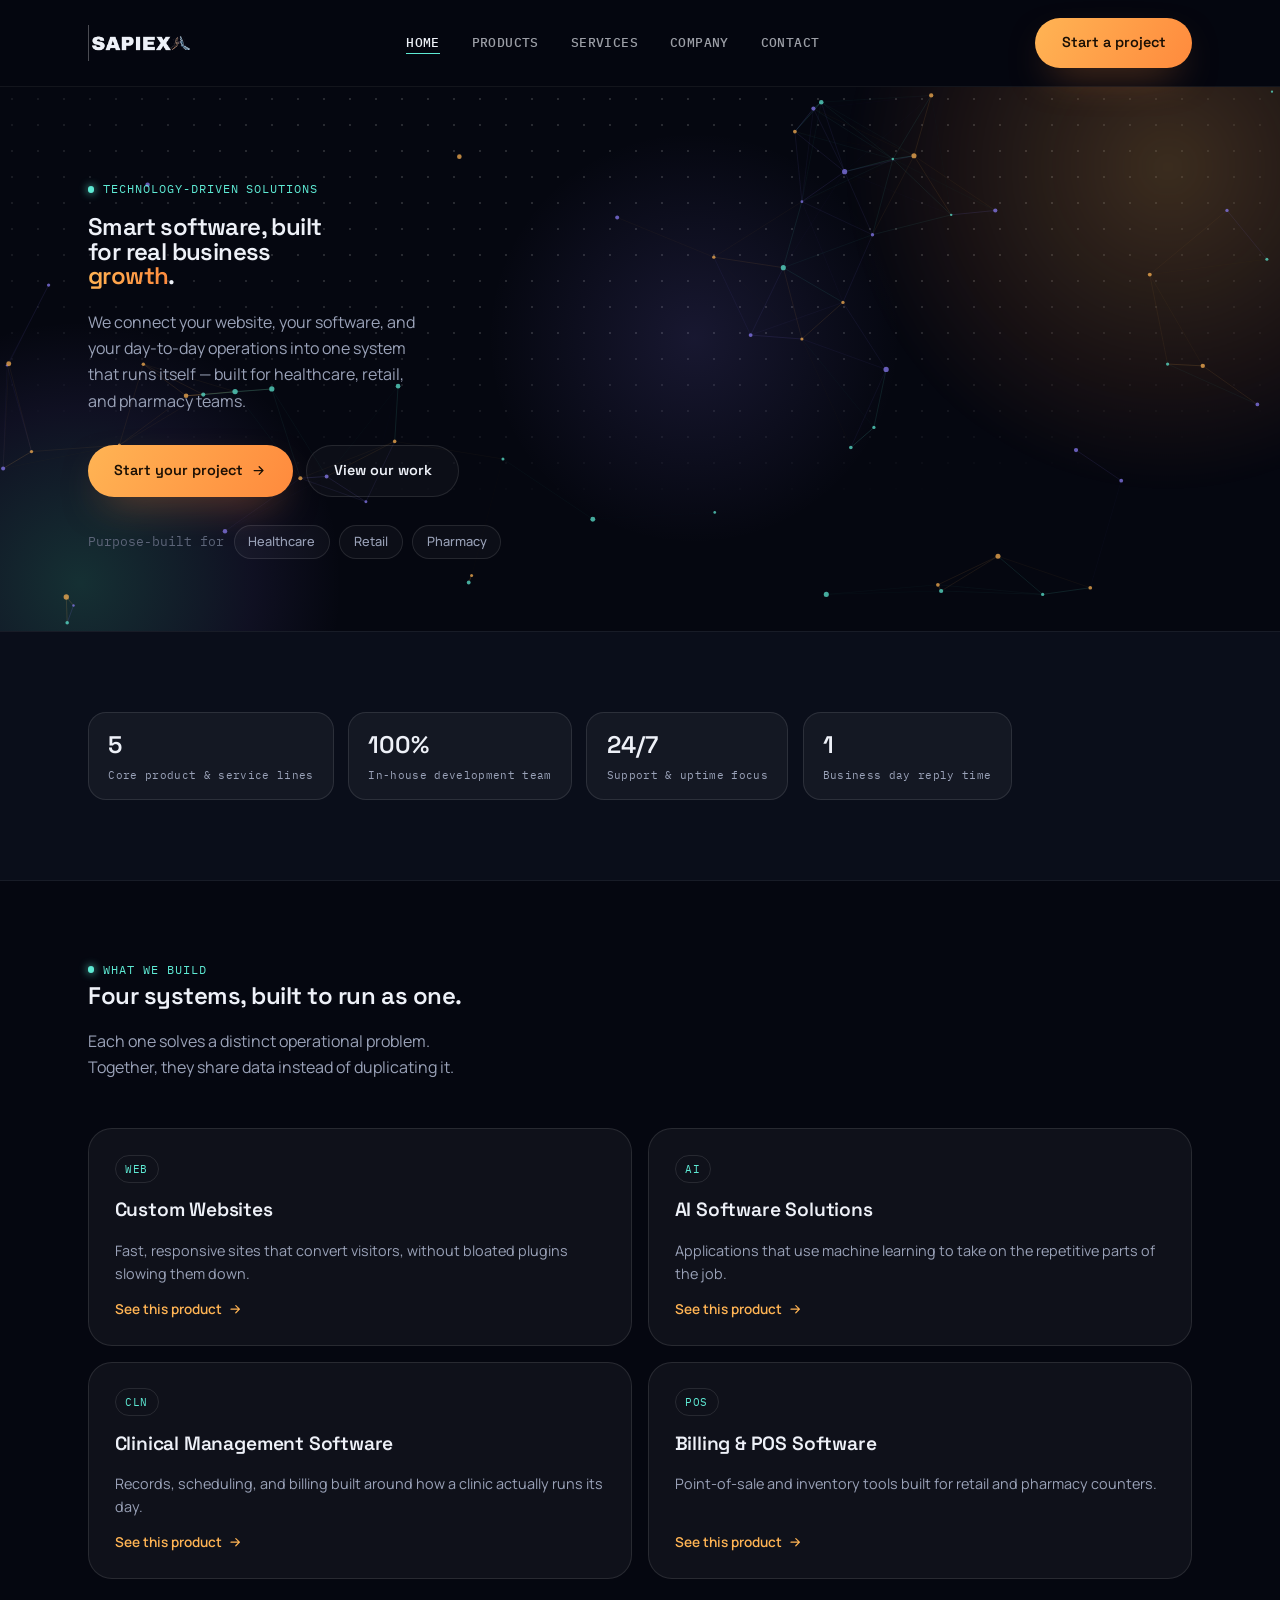
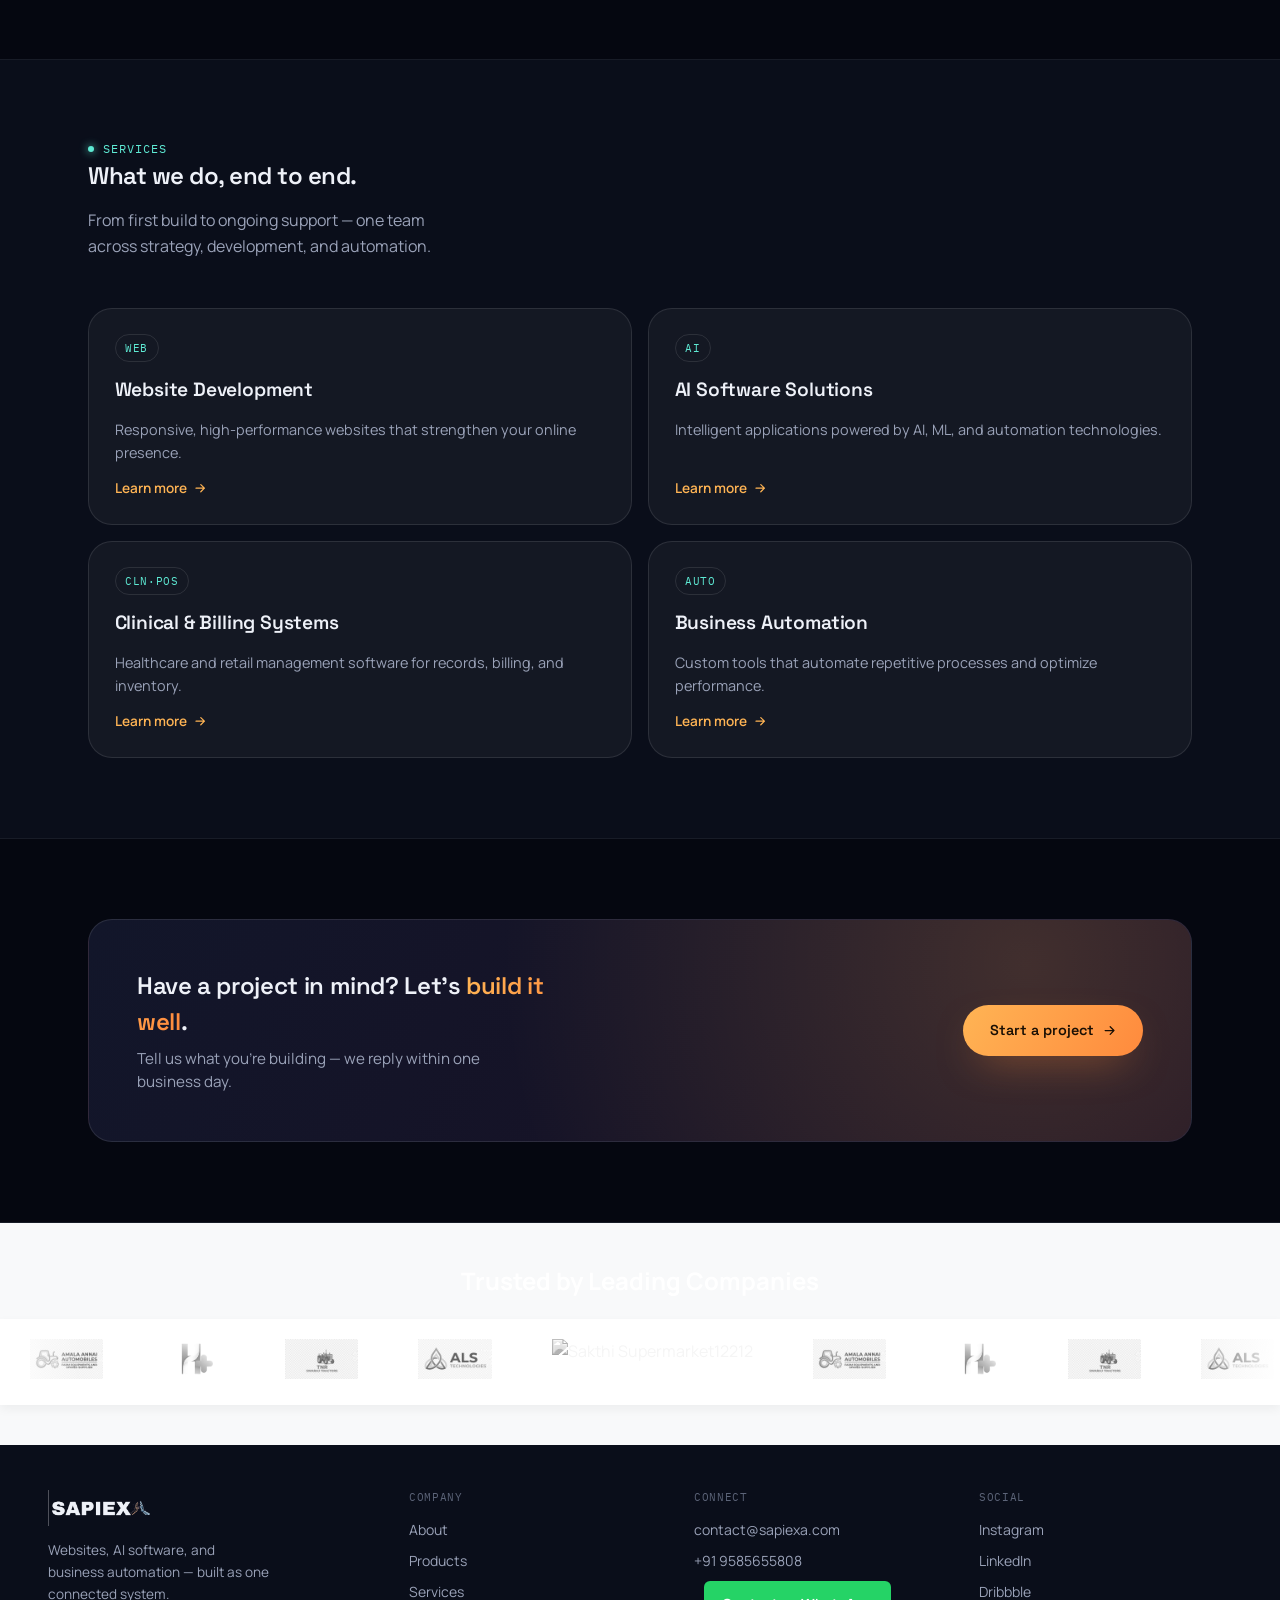
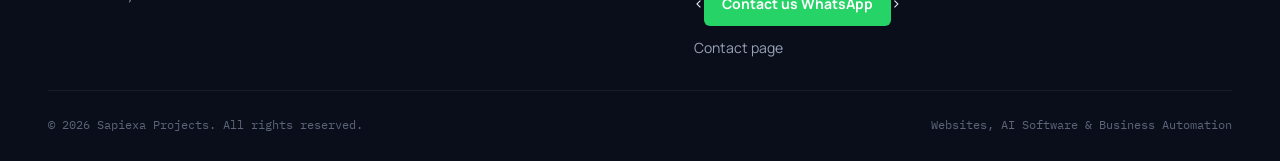
==== commit 99d9b8ae: "Update index.html" ====
--- a/index.html
+++ b/index.html
@@ -288,7 +288,7 @@
      <div class="ticker-item"> <img src="health-plus-logo.png" alt="Health Plus Medicals"></div>
      <div class="ticker-item"> <img src="TNR SWARAJ.png" alt="TNR SWARAJ TRACTORS 4"></div>
       <div class="ticker-item"> <img src="ALS LOGO.png" alt="ALS TECHNOLOGIES"></div>
-     <div class="ticker-item"> <img src="SAKTHI SUPERMART.png" alt="Sakthi Supermarket"></div>
+     <div class="ticker-item"> <img src="SAKTHI SUPERMART122.png" alt="Sakthi Supermarket12212"></div>
       
       <!-- Duplicate Set (Required for seamless infinite looping) -->
        <div class="ticker-item"> <img src="AMALA ANNAI AUTOMOBILES.png" alt="Amala Annai Automobiles"></div>
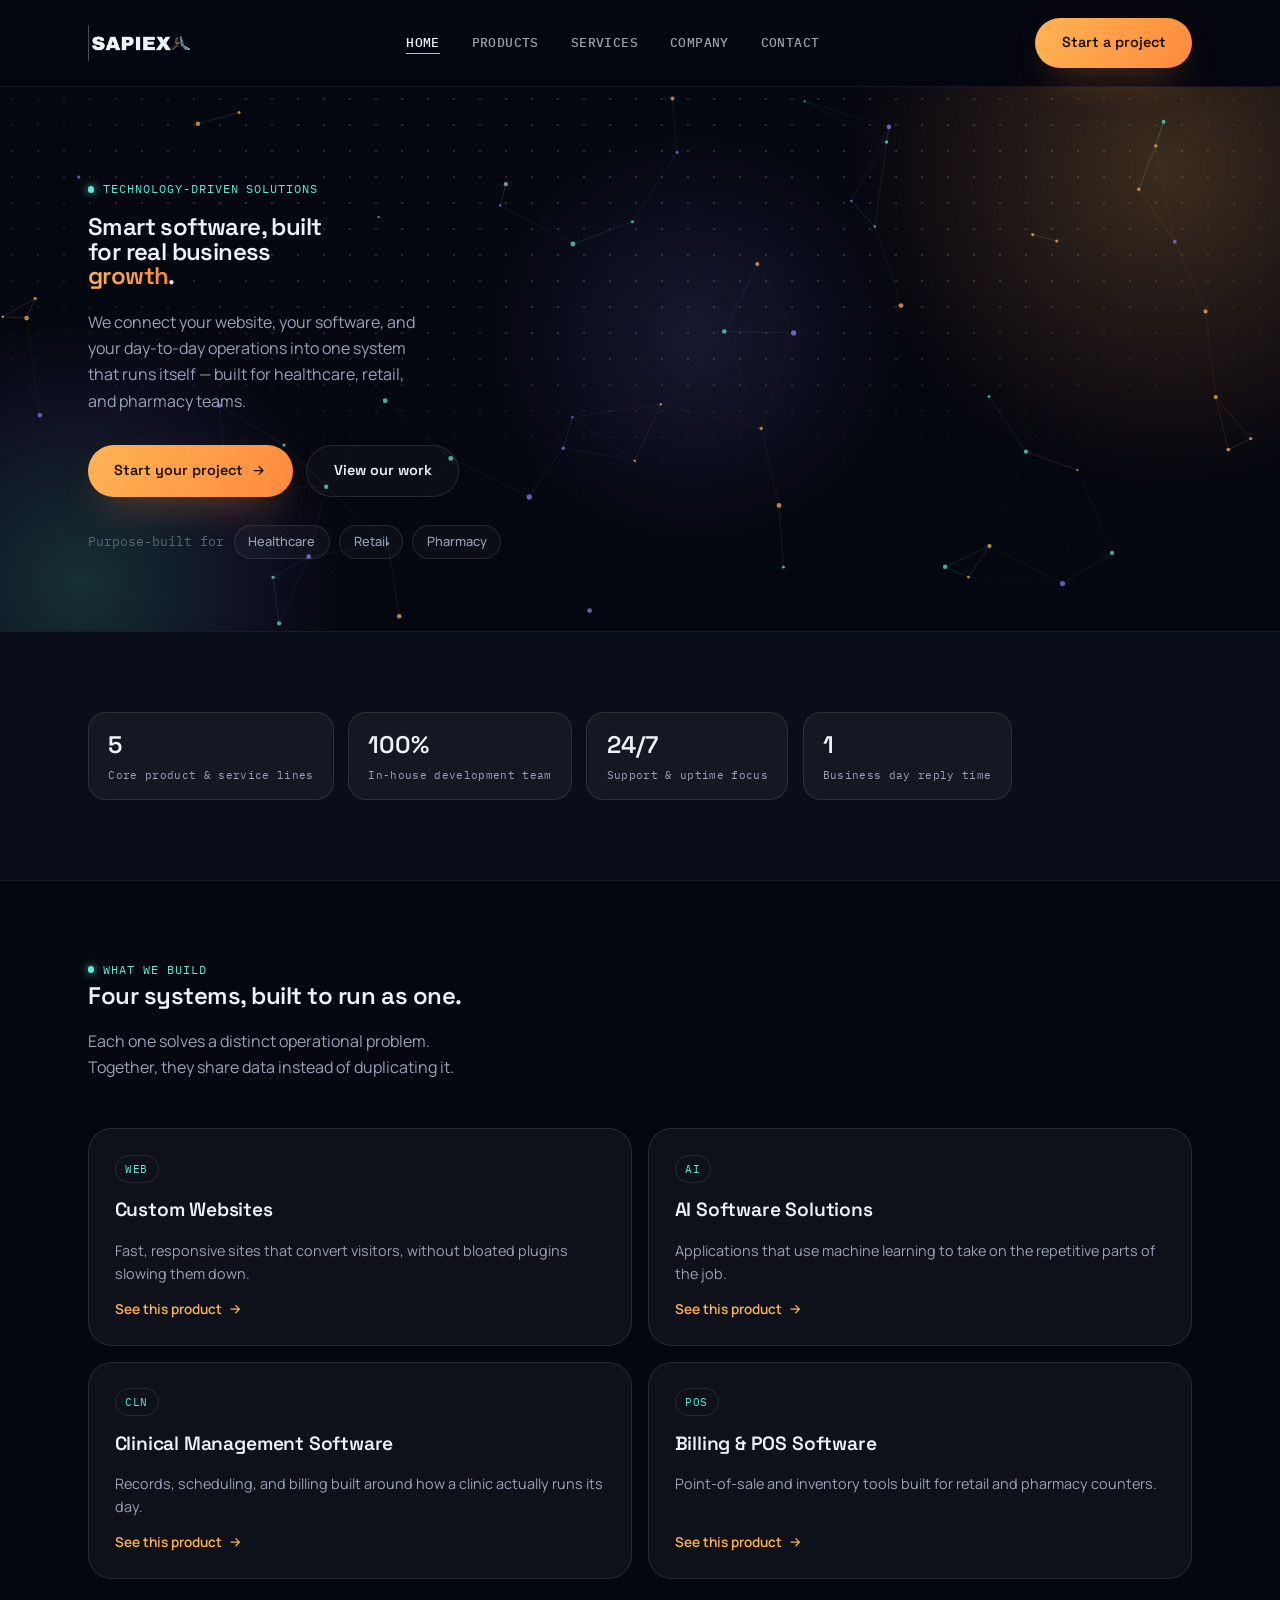
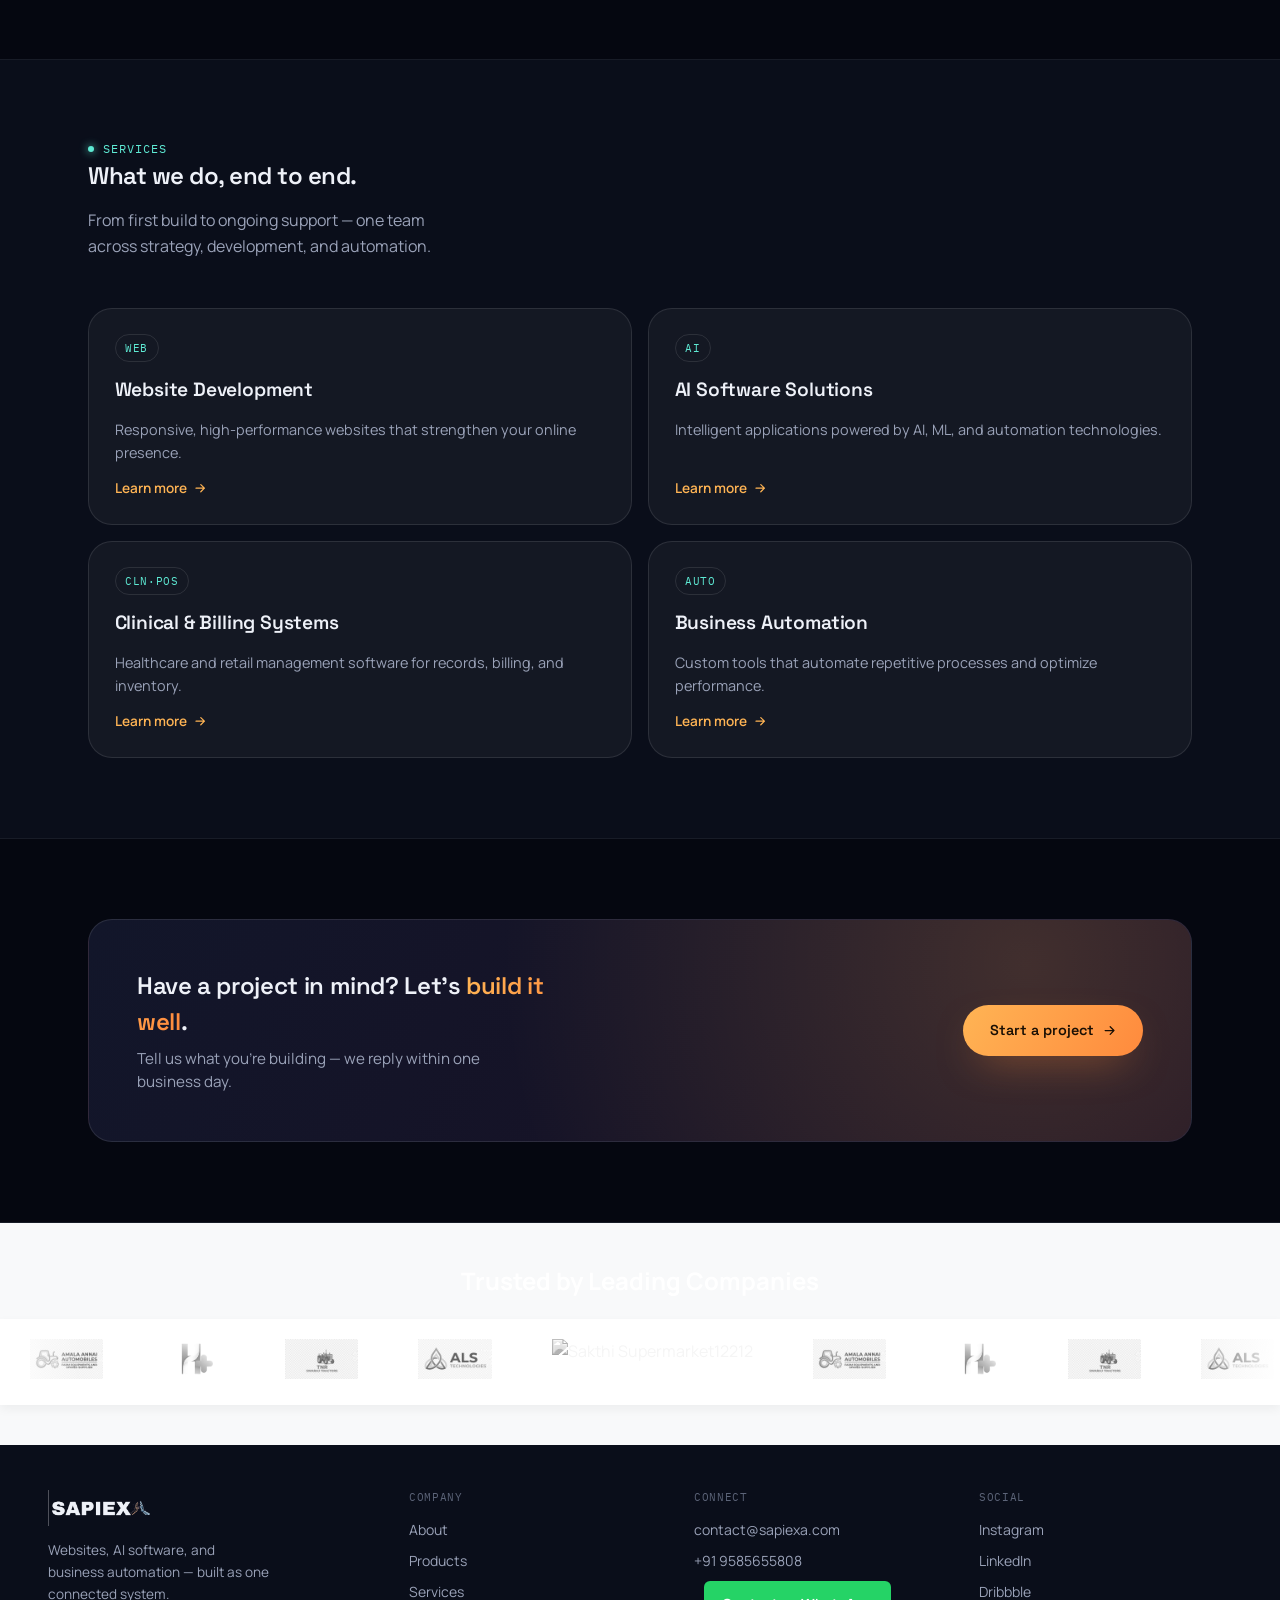
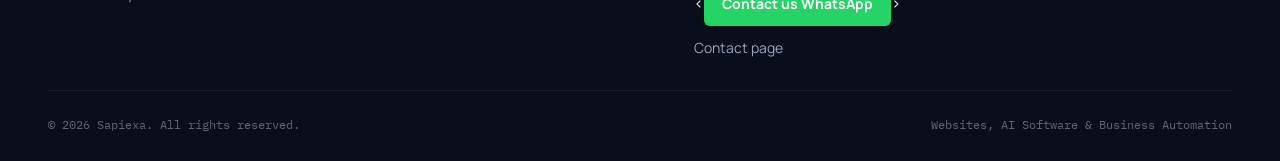
==== commit 9b68ddcc: "Update title and footer text in index.html" ====
--- a/index.html
+++ b/index.html
@@ -4,8 +4,8 @@
 <meta charset="UTF-8" />
 <meta name="viewport" content="width=device-width, initial-scale=1.0" />
 <meta name="color-scheme" content="dark" />
-<title>Sapiexa Projects — Websites, AI Software &amp; Business Automation</title>
-<meta name="description" content="Sapiexa Projects builds websites, AI-powered software, and business automation for healthcare, retail, and pharmacy teams. Tell us about your project." />
+<title>Sapiexa — Websites, AI Software &amp; Business Automation</title>
+<meta name="description" content="Sapiexa builds websites, AI-powered software, and business automation forS healthcare, retail, and pharmacy teams. Tell us about your project." />
 <meta name="theme-color" content="#050710" />
 <link rel="icon" type="image/png" href="[data-uri]">
 <link rel="preconnect" href="https://fonts.googleapis.com">
@@ -330,7 +330,7 @@
       </div>
     </div>
     <div class="footer-bottom">
-      <span>© 2026 Sapiexa Projects. All rights reserved.</span>
+      <span>© 2026 Sapiexa. All rights reserved.</span>
       <span>Websites, AI Software &amp; Business Automation</span>
     </div>
   </div>
